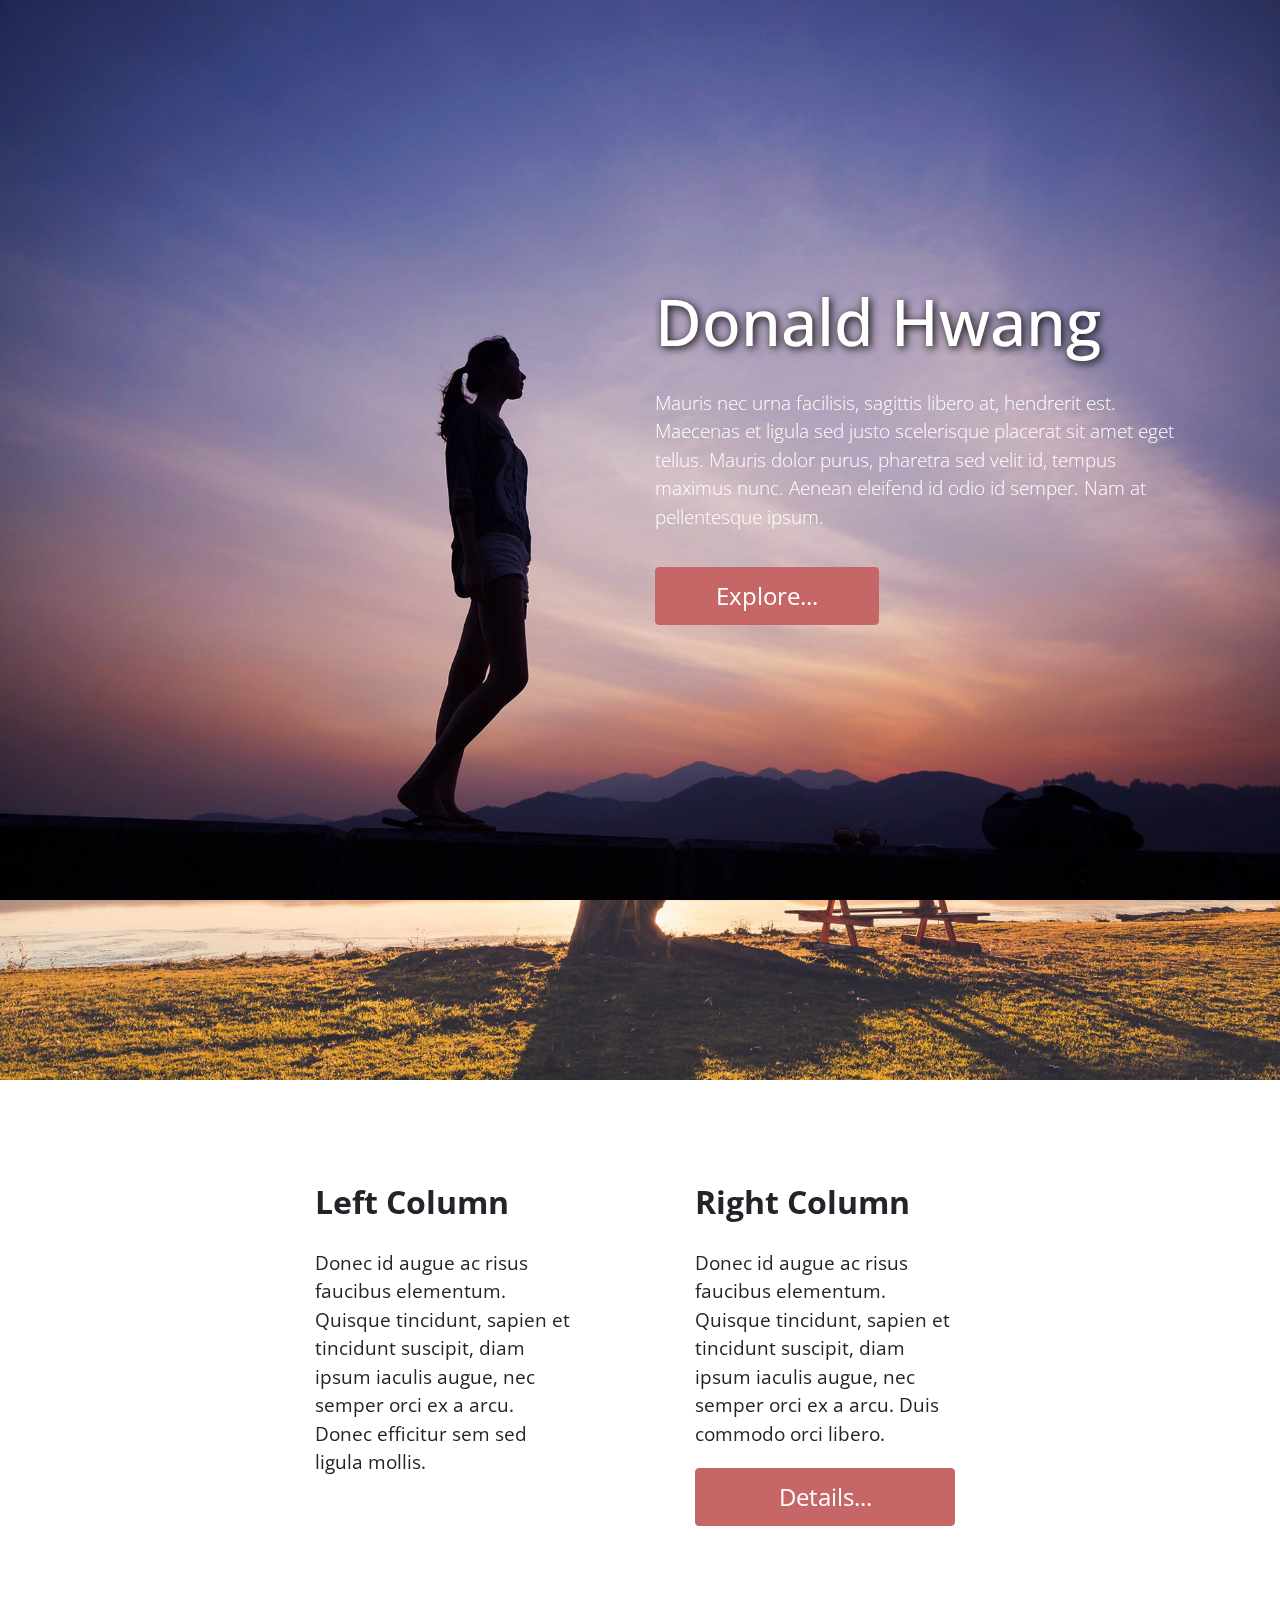
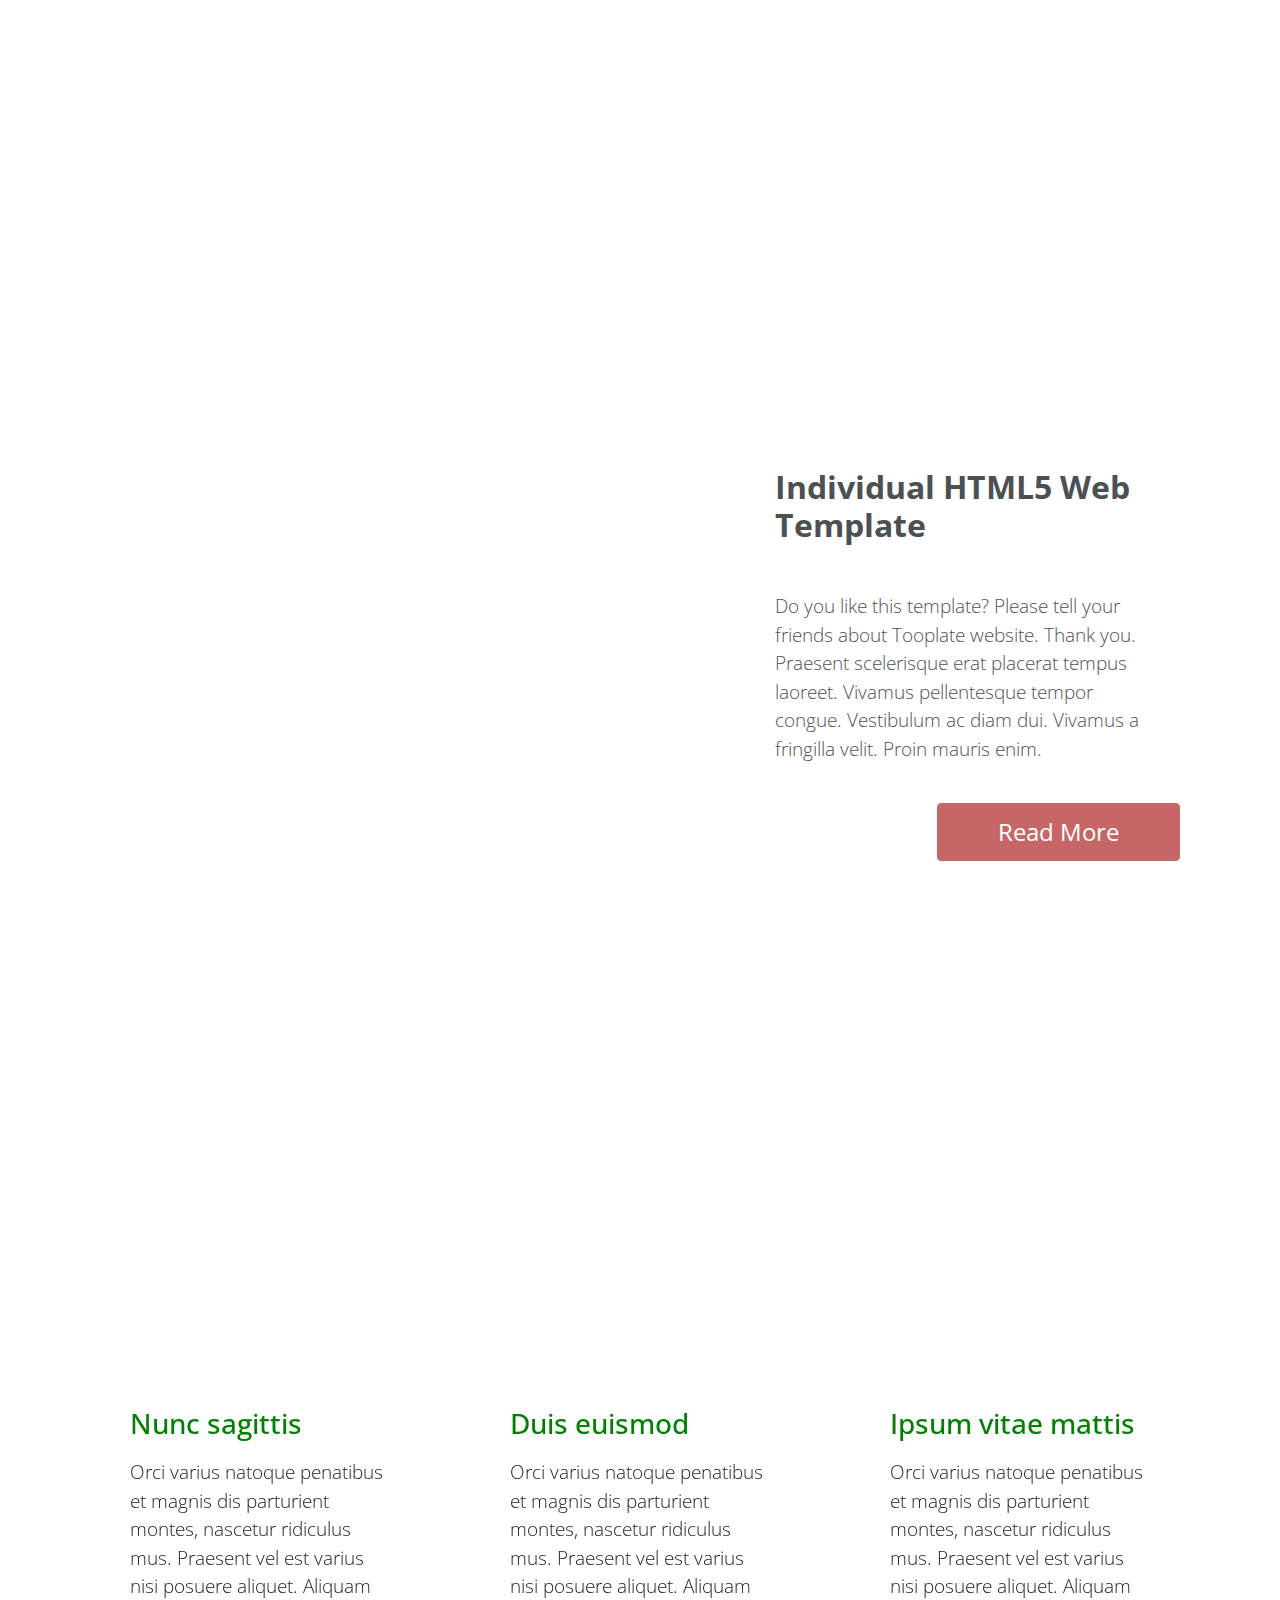
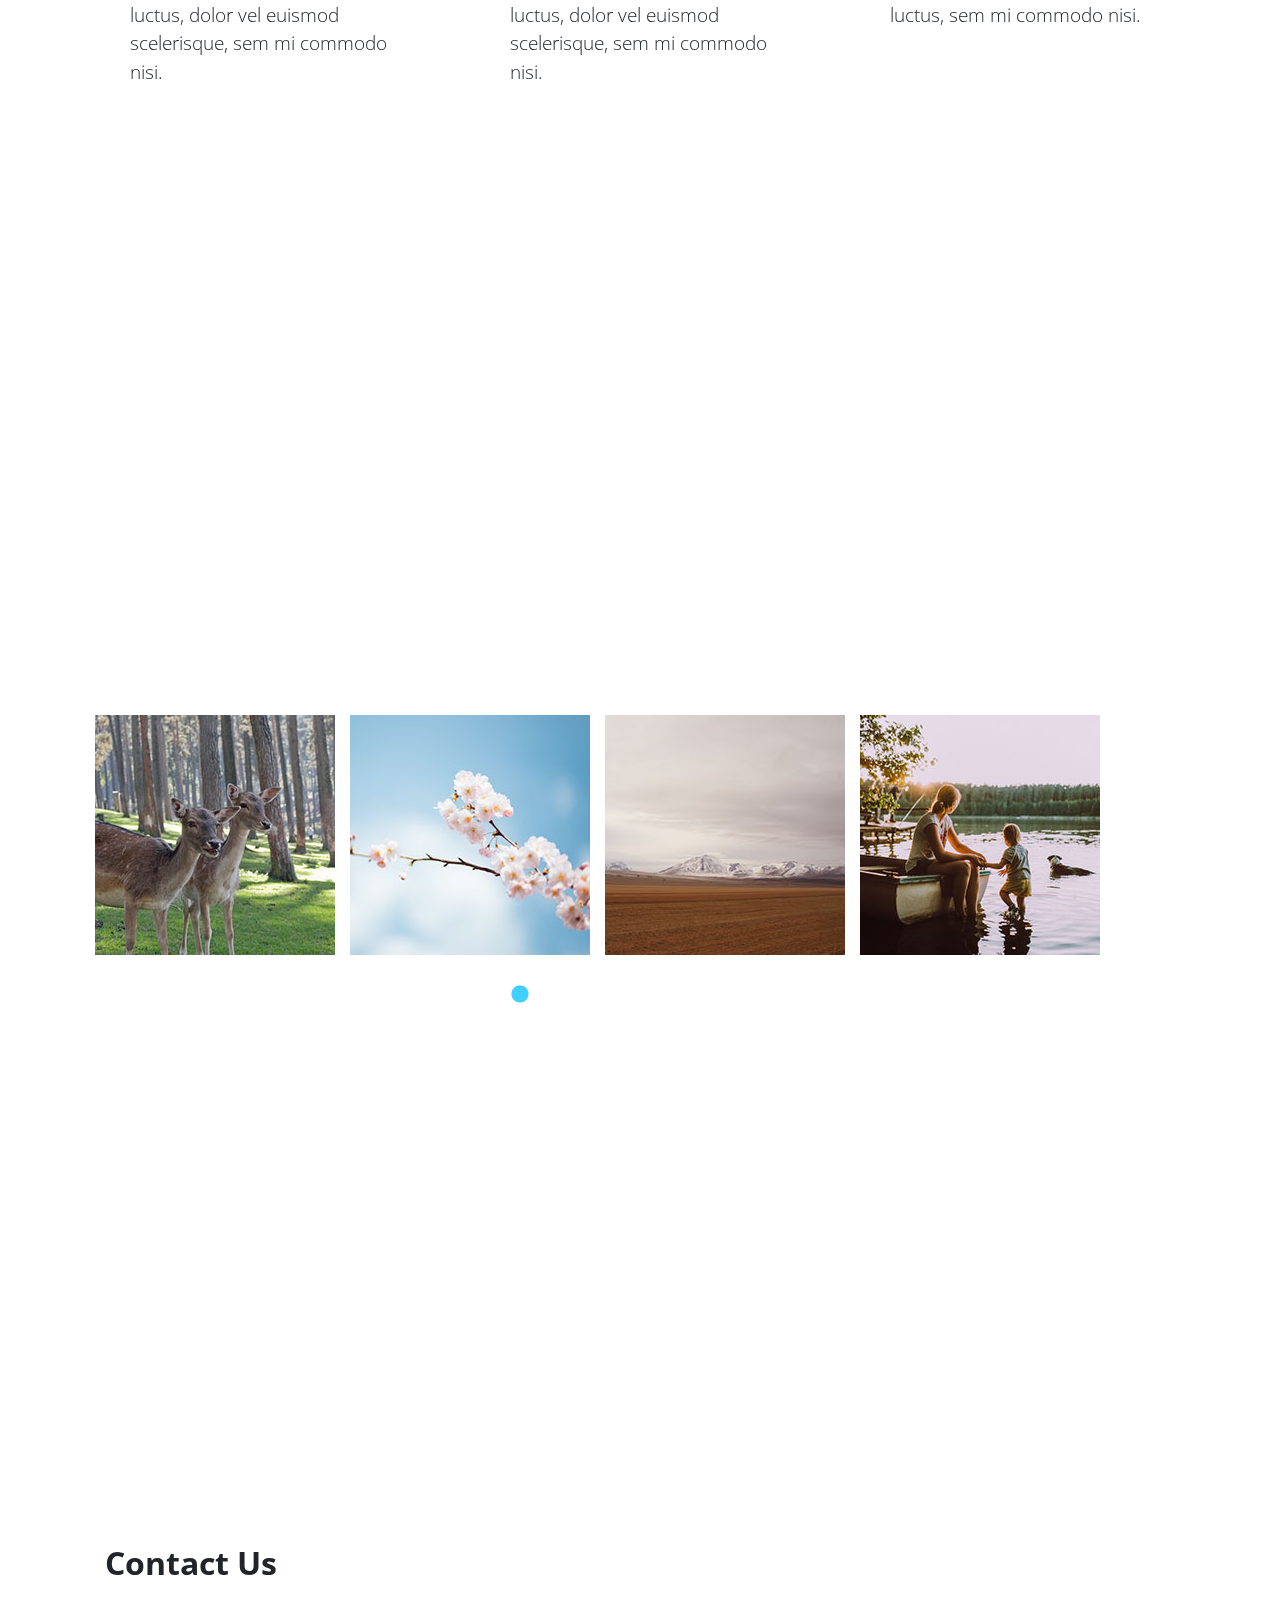
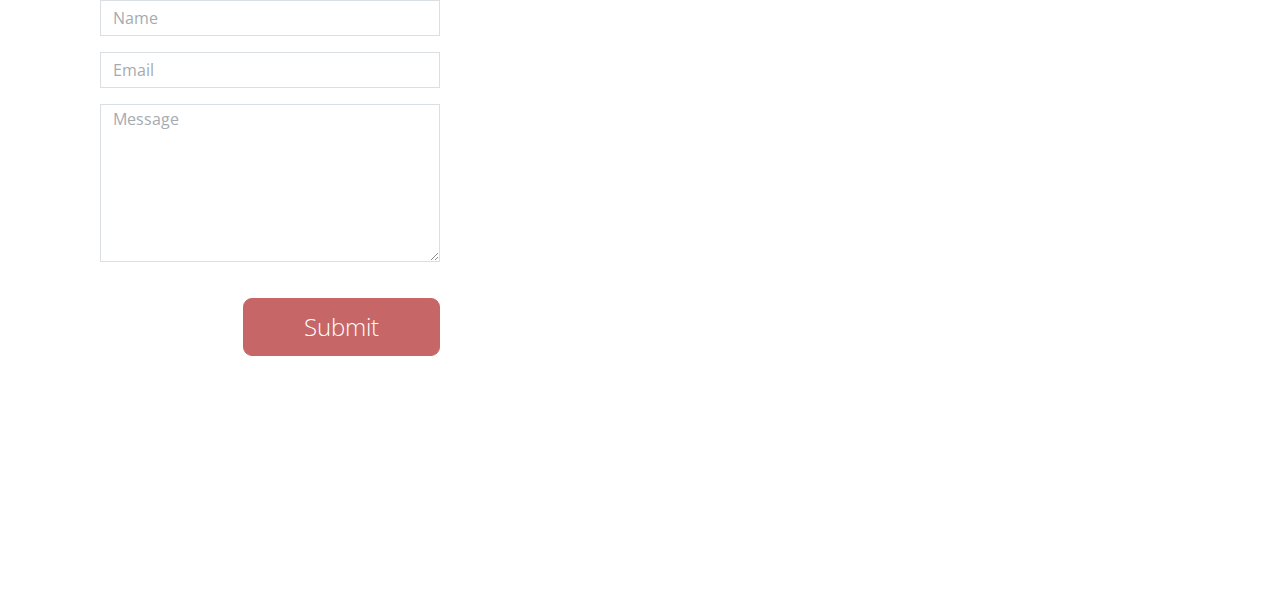
==== index.html @ 053aab56 "s" ====
<!DOCTYPE html>
<html>
<head>
  <meta charset="utf-8">
  <meta http-equiv="X-UA-Compatible" content="IE=edge">
  <meta name="viewport" content="width=device-width, initial-scale=1">

  <title>Donald Hwang</title>

  <link rel="stylesheet" href="https://fonts.googleapis.com/css?family=Open+Sans:300,400">  <!-- Google web font "Open Sans" -->
  <link rel="stylesheet" href="font-awesome-4.5.0/css/font-awesome.min.css">                <!-- Font Awesome -->
  <link rel="stylesheet" href="css/bootstrap.min.css">
  <link rel="stylesheet" type="text/css" href="slick/slick.css"/>
  <link rel="stylesheet" type="text/css" href="slick/slick-theme.css"/>
  <link rel="stylesheet" href="css/tooplate-style.css"><!-- tooplate style -->
  <!-- Magnific Popup core CSS file -->
  <link rel="stylesheet" href="css/magnific-popup.css">


  <!-- HTML5 shim and Respond.js for IE8 support of HTML5 elements and media queries -->
  <!-- WARNING: Respond.js doesn't work if you view the page via file:// -->
        <!--[if lt IE 9]>
          <script src="https://oss.maxcdn.com/html5shiv/3.7.2/html5shiv.min.js"></script>
          <script src="https://oss.maxcdn.com/respond/1.4.2/respond.min.js"></script>
        <![endif]-->
      </head>

      <body>
        <div class="parallax-window" data-parallax="scroll" data-image-src="img/bg-img-01.jpg">
          <section class="container tm-page-1-content">
            <div class="row">
              <div class="col-md-6 ml-auto tm-text-white">
                <header><h1>Donald Hwang</h1></header>
                <p>Mauris nec urna facilisis, sagittis libero at, hendrerit est. Maecenas et ligula sed justo scelerisque placerat sit amet eget tellus. Mauris dolor purus, pharetra sed velit id, tempus maximus nunc. Aenean eleifend id odio id semper. Nam at pellentesque ipsum.</p>
                
                  <a href="#tm-section-2" class="btn btn-danger">Explore...</a>
              </div>
            </div>

          </section>
        </div>


        <div id="tm-section-2" class="parallax-window" data-parallax="scroll" data-image-src="img/bg-img-02.jpg">
          <section class="container tm-page-1-content tm-page-2">
            <div class="row">
              <article class="col-md-6 tm-article tm-bg-white-transparent">
                <header><h2 >Left Column</h2></header>
                <b>Donec id augue ac risus faucibus elementum. Quisque tincidunt, sapien et tincidunt suscipit, diam ipsum iaculis augue, nec semper orci ex a arcu. Donec efficitur sem sed ligula mollis.</b>
              </article>

              <article class="col-md-6 tm-article tm-bg-white-transparent">
                <header><h2>Right Column</h2></header>
                <b>Donec id augue ac risus faucibus elementum. Quisque tincidunt, sapien et tincidunt suscipit, diam ipsum iaculis augue, nec semper orci ex a arcu. Duis commodo orci libero.</b>
                
                  <a href="#tm-section-3" class="btn btn-danger ml-auto mr-0 tm-btn-block">Details...</a>
              </article>
            </div>
          </section>
        </div>
        <div id="tm-section-3" class="parallax-window" data-parallax="scroll" data-image-src="img/bg-img-03.jpg">
          <section class="container tm-page-1-content">
            <div class="row1">
              <div class="col-xl-6 col-md-8 ml-auto">
                <article class="tm-bg-white-transparent-page3">
                  <header><h5 class="tm-bg-white">Individual HTML5 Web Template</h5></header>
                  <p class="tm-bg-white2">Do you like this template? Please tell your friends about Tooplate website. Thank you. Praesent scelerisque erat placerat tempus laoreet. Vivamus pellentesque tempor congue. Vestibulum ac diam dui. Vivamus a fringilla velit. Proin mauris enim.</p>
                    <a href="#tm-section-4" class="btn btn-danger tm-btn-right">Read More</a>
                </article>
              </div>
            </div>
          </section>
        </div>
        <div id="tm-section-4" class="parallax-window" data-parallax="scroll" data-image-src="img/bg-img-04.jpg">

          <div class="row tm-page-4-content">
            <article  class="col-xs-6 col-md-4 tm-bg-white-transparent">
              <header><h3>Nunc sagittis</h3></header>
              <p>Orci varius natoque penatibus et  magnis dis parturient montes, nascetur ridiculus mus. Praesent vel est varius nisi posuere aliquet. Aliquam luctus, dolor vel euismod scelerisque, sem mi commodo nisi.</p>
            </article>
            <article class="col-xs-6 col-md-4 tm-bg-white-transparent">
              <header><h3>Duis euismod</h3></header>
              <p>Orci varius natoque penatibus et  magnis dis parturient montes, nascetur ridiculus mus. Praesent vel est varius nisi posuere aliquet. Aliquam luctus, dolor vel euismod scelerisque, sem mi commodo nisi.</p>
            </article>
            <article class="col-xs-6 col-md-4 tm-bg-white-transparent">
              <header><h3>Ipsum vitae mattis</h3></header>
              <p>Orci varius natoque penatibus et  magnis dis parturient montes, nascetur ridiculus mus. Praesent vel est varius nisi posuere aliquet. Aliquam luctus, sem mi commodo nisi.</p>
            </article>
          </div>
        </div>
        <div class="parallax-window" data-parallax="scroll" data-image-src="img/bg-img-05.jpg">
          <div class="container">
            <div class="row">
              <div class="tm-img-container">
                <div class="tm-img-slider">
 
                    <a class="image-link" href="img/gallery-img-01.jpg"><img src="img/gallery-img-01-tn.jpg" alt="Image" class="tm-slider-img"></a>
                    <a class="image-link" href="img/gallery-img-02.jpg"><img src="img/gallery-img-02-tn.jpg" alt="Image" class="tm-slider-img"></a>
                    <a class="image-link" href="img/gallery-img-03.jpg"><img src="img/gallery-img-03-tn.jpg" alt="Image" class="tm-slider-img"></a>  
                    <a class="image-link" href="img/gallery-img-04.jpg"><img src="img/gallery-img-04-tn.jpg" alt="Image" class="tm-slider-img"></a>
                    <a class="image-link" href="img/gallery-img-05.jpg"><img src="img/gallery-img-05-tn.jpg" alt="Image" class="tm-slider-img"></a>
                    <a class="image-link" href="img/gallery-img-06.jpg"><img src="img/gallery-img-06-tn.jpg" alt="Image" class="tm-slider-img"></a>
                      
                </div>
              </div>
            </div>
          </div>
        </div>
        <div class="tlinks">Collect from <a href="http://www.cssmoban.com/" >网页模板</a></div>

        <div class="parallax-window tm-position-relative tm-form-section" data-parallax="scroll" data-image-src="img/bg-img-06.jpg">
          <div class="container ">
            <div class="row1 ">
              <div class="col-xs-12">
                <header><h5>Contact Us</h5></header>
              </div>
            </div>
            <div class="row tm-page-5-content">
              <div class="col-lg-4 col-md-6 col-xs-12">
                <div class="contact_message">                  
                  <form action="#contact" method="post" class="contact-form">
                    <div class="form-group">
                      <input type="text" id="contact_name" name="contact_name" class="form-control" placeholder="Name"  required/>
                    </div>
                    <div class="form-group">
                      <input type="email" id="contact_email" name="contact_email" class="form-control" placeholder="Email"  required/>
                    </div>
                    <div class="form-group">
                      <textarea id="contact_message" name="contact_message" class="form-control" rows="9" placeholder="Message" required></textarea>
                    </div>
                    <button type="submit" class="btn btn-danger tm-btn-submit">Submit</button>
                  </form>
                </div>
              </div>
              <div class="col-lg-8 col-md-6 col-xs-12">
                <div class="tm-address-box">
                  <p>Integer pretium volutpat tempor. Maecenas condimentum tincidunt leo. Paesent scelerisque erat placerat tempus laoreet. Vivamus pellentesque tempor congue. Vestibulum ac diam dui. Vivamus a fringilla velit.
                  </p>
                  <br>
                  <address>
                    <b>Our Address</b><br>
                    <br>
                    440-660 Proin mauris enim,<br>
                    dignissim sit amet ligula id,<br>
                    finibus tempus erat 10200
                  </address>
                </div>
              </div>
            </div>

           
            </div>
            
          </div>


          <!-- load JS files -->
          <script src="js/jquery-1.11.3.min.js"></script>        <!-- jQuery (https://jquery.com/download/) -->
          <script src="js/parallax.min.js"></script>
     
          <script type="text/javascript" src="slick/slick.min.js"></script> 
          <!-- Slick Carousel -->

          <!-- Magnific Popup core JS file -->
          <script src="js/jquery.magnific-popup.min.js"></script>
          

          <script>

            function setCarousel() {

              var slider = $('.tm-img-slider');

              if (slider.hasClass('slick-initialized')) {
                slider.slick('destroy');
              }

              if($(window).width() > 991){
                  // Slick carousel
                  slider.slick({
                    dots: true,
                    infinite: true,
                    slidesToShow: 4,
                    slidesToScroll: 1
                  });
                }
                else {
                 slider.slick({
                  dots: true,
                  infinite: true,
                  slidesToShow: 2,
                  slidesToScroll: 1
                });
               }
             }

             $(document).ready(function(){

              setCarousel();
              $('.tm-img-slider').magnificPopup({
                delegate: 'a', // child items selector, by clicking on it popup will open
                type: 'image'
                // other options

              });

              $(window).resize(function() {
                setCarousel();
              });
            });

          </script>
        </body>
        </html>
---- css/tooplate-style.css ----
body {
	font-family: 'Open Sans', Helvetica, Arial, sans-serif;
	font-size: 19px;
	font-weight: 300;
	overflow-x: hidden;
}

a, button {
	transition: all 0.3s ease;
	color: #FFFFFF;
}

a:hover {
	color: #FFFF00;
	text-decoration: underline;
}
a:focus {
	text-decoration: none;
	outline: none;
}
.parallax-window {
	min-height: 100vh;
	background: transparent;
	display: flex;
	align-items: center;
}

.tm-text-white { color: #fff; }

.tm-page-1-content { 
	padding-top: 1vh;
	align-items: center;
}

.tm-page-2{
	max-width: 800px;
}

.tm-page-4-content { 
	padding-top: 1vh;	
}

.tm-page-5-content { 
	padding-top: 1vh;	
}

.tm-bg-white {
	padding: 20px;
	background-color: white;
	opacity: 0.8;
	width: 100%;
}

.tm-bg-white2 {
		padding: 20px;
		background-color: white;
		opacity: 0.8;
		width: 100%;
		margin: 0px;
}

h1 {
	font-size: 4rem;
	text-shadow: 2px 2px 8px #000000;
	padding-bottom: 20px;
}

h2 {
	padding-bottom: 20px;
	font-weight: bold;
}

h3 {
	color: green;
	padding-bottom: 10px;
}

h5 {
	padding-left: 20px;
	font-size: 2rem;
	font-weight: bold;

}

.tm-bg-white-transparent {
	margin: 5px;
	padding: 40px;
	background-color: #ffffffc4;
	max-width: 340px;
	width: 100%;
	margin: 20px;
}

.tm-bg-white-transparent-page3 {
	margin-left: 100px;
	
}

.tm-page-5-content {
	float: right;	
}

.container {
	float: right;
	width: 100%;
	padding-right: 15px;
	padding-left: 15px;
	margin-right: auto;
	margin-left: auto;
}

.tm-btn-block {
	display: block;
}

.tm-btn-right {
	float:right;
}

.tm-address-box {
	color: white;
	padding-left: 40px;
}

.tm-bg-white-transparent-left {
	float: right;
	background-color: white;
	opacity: 0.8;

}
.tm-bg-white-transparent-center {
	display: inline-block;
	background-color: white;
	opacity: 0.8;
}
.tm-bg-white-transparent-right {
	float: left;
	background-color: white;
	opacity: 0.8;
}

.tm-img-container {
	width: 96%;
	max-width: 1020px;
}
.tlinks{text-indent:-9999px;height:0;line-height:0;font-size:0;overflow:hidden;}
.tm-slider-img {
	padding-left: 10px;
	padding-right: 10px;
}

.slick-dots li button:before {
	font-size: 20px;
	color: white;
	opacity: 1;
}

.slick-dots {
	position: absolute;
	bottom: -50px;
	display: block;
	width: 100%;
	padding: 0;
	list-style: none;
	text-align: center;
}

.slick-dots li.slick-active button:before {
	opacity: .75;
	color: deepskyblue;
}

.tm-btn-submit {
	font-size: 1.5rem;
    font-weight: 300;
    padding: 10px 60px;
    border-radius: 9px;
    float: right;
}

.form-control {

	padding: .375rem .75rem;
	font-size: 1rem;
	line-height: 1;
	color: #495057;
	opacity: 0.75;
	background-color: #fff;
	background-image: none;
	background-clip: padding-box;
	border: 1px solid #ced4da;
	border-radius: 0rem;
	transition: border-color ease-in-out .15s,box-shadow ease-in-out .15s;
}

.tm-position-relative {
	position: relative;
}

.footer {
	padding: 15px; 
	position: absolute;
	bottom: 0;
	left: 0;
	color: white;
	text-align:center;
	width:100%;
}

.btn-danger {
	font-size: 1.5rem;
	margin-top: 20px;
	padding-left: 60px;
	padding-right: 60px;
	padding-top: 10px;
	padding-bottom: 10px;
	background-color: #C66666;
	border-color: #C66666;
}

.row {
	display: -ms-flexbox;
	display: flex;
	-ms-flex-wrap: wrap;
	flex-wrap: wrap;
	margin-right: auto;
	margin-left: auto;
}



@media screen and (max-width: 991px) {
	.tm-img-container {
		max-width: 490px;
		width: 90%;
	}
	.tm-slider-img {
		padding-left: 5px;
		padding-right: 5px;
	}

	.tm-address-box { padding-left: 10px; }
}

@media screen and (max-width: 767px) {
	.tm-address-box {
		padding-left: 0;
		padding-top: 40px;
	}
	.tm-form-section {
		padding-top: 80px;
    	padding-bottom: 100px;
	}
}

@media screen and (max-width: 540px) {
	.tm-address-box {
		margin-bottom: 50px;
	}
	.tm-page-4-content { 
		margin-bottom: 50px;
	}
}
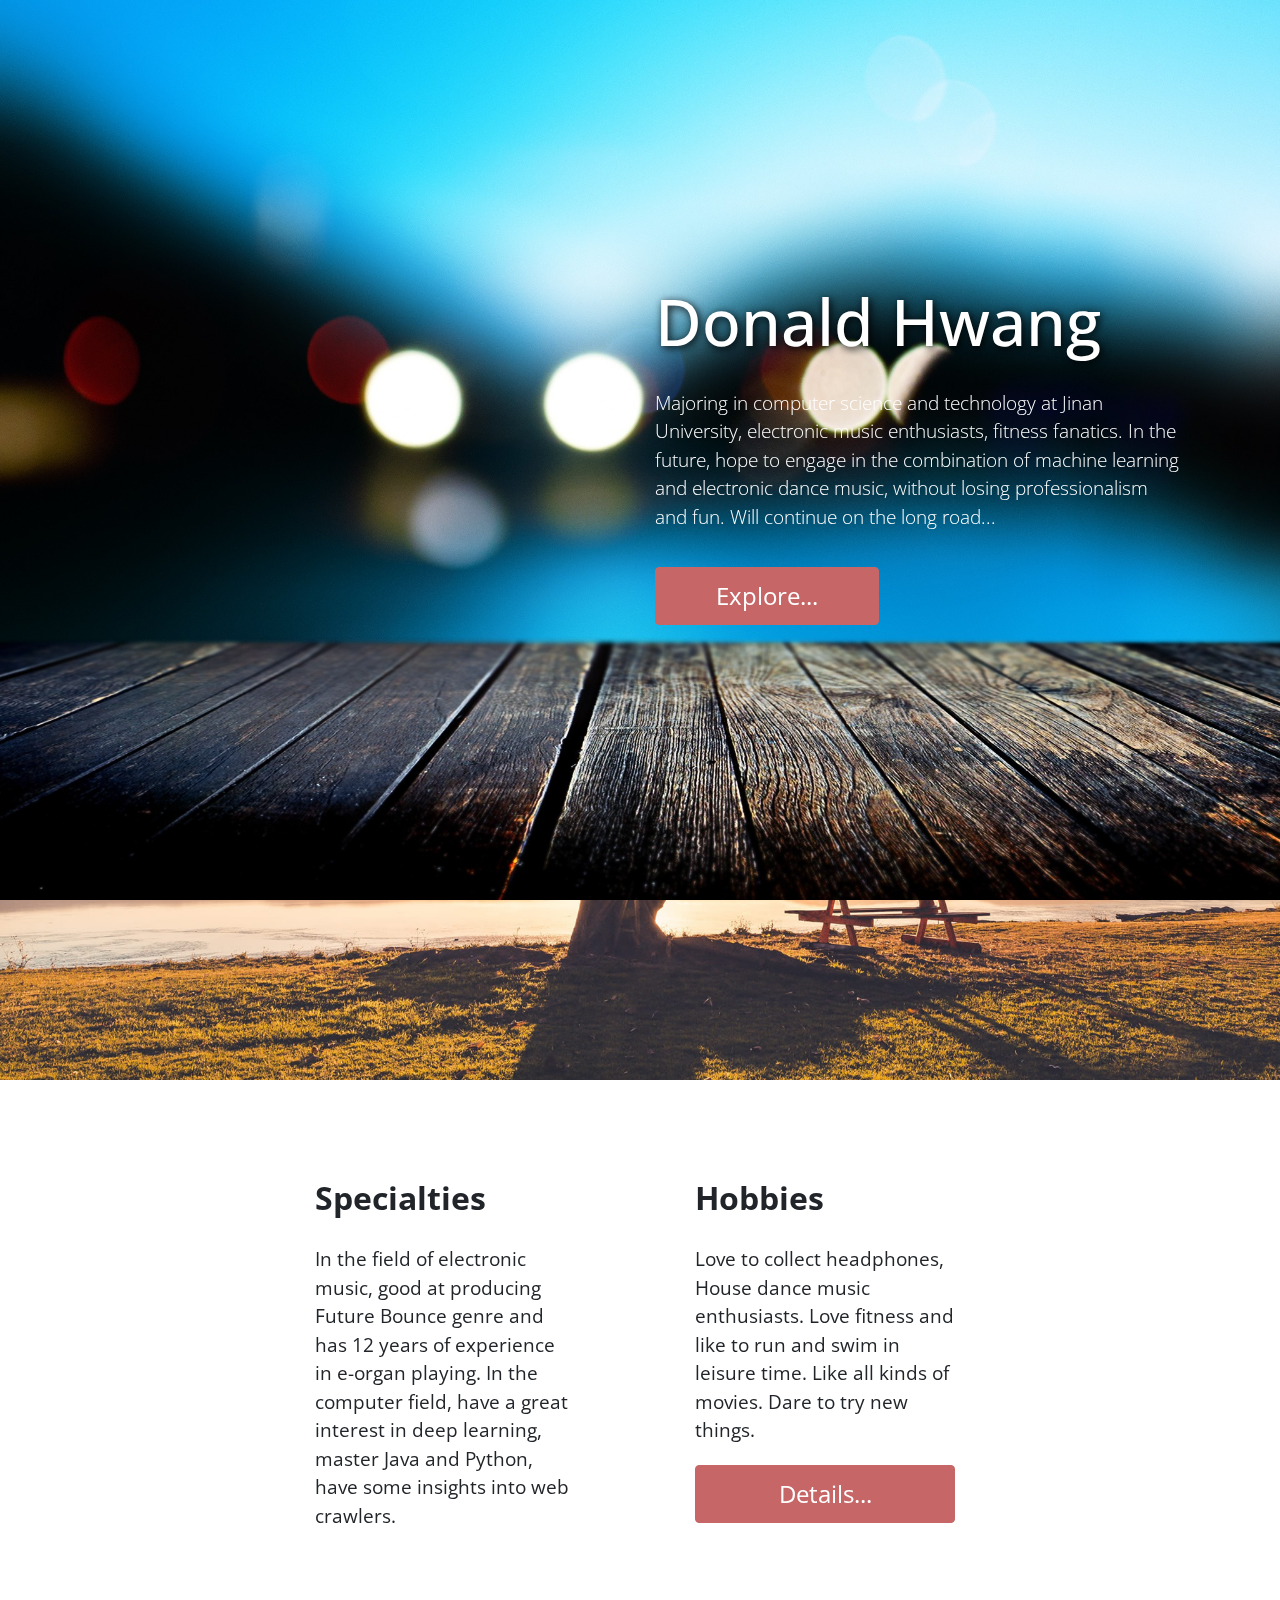
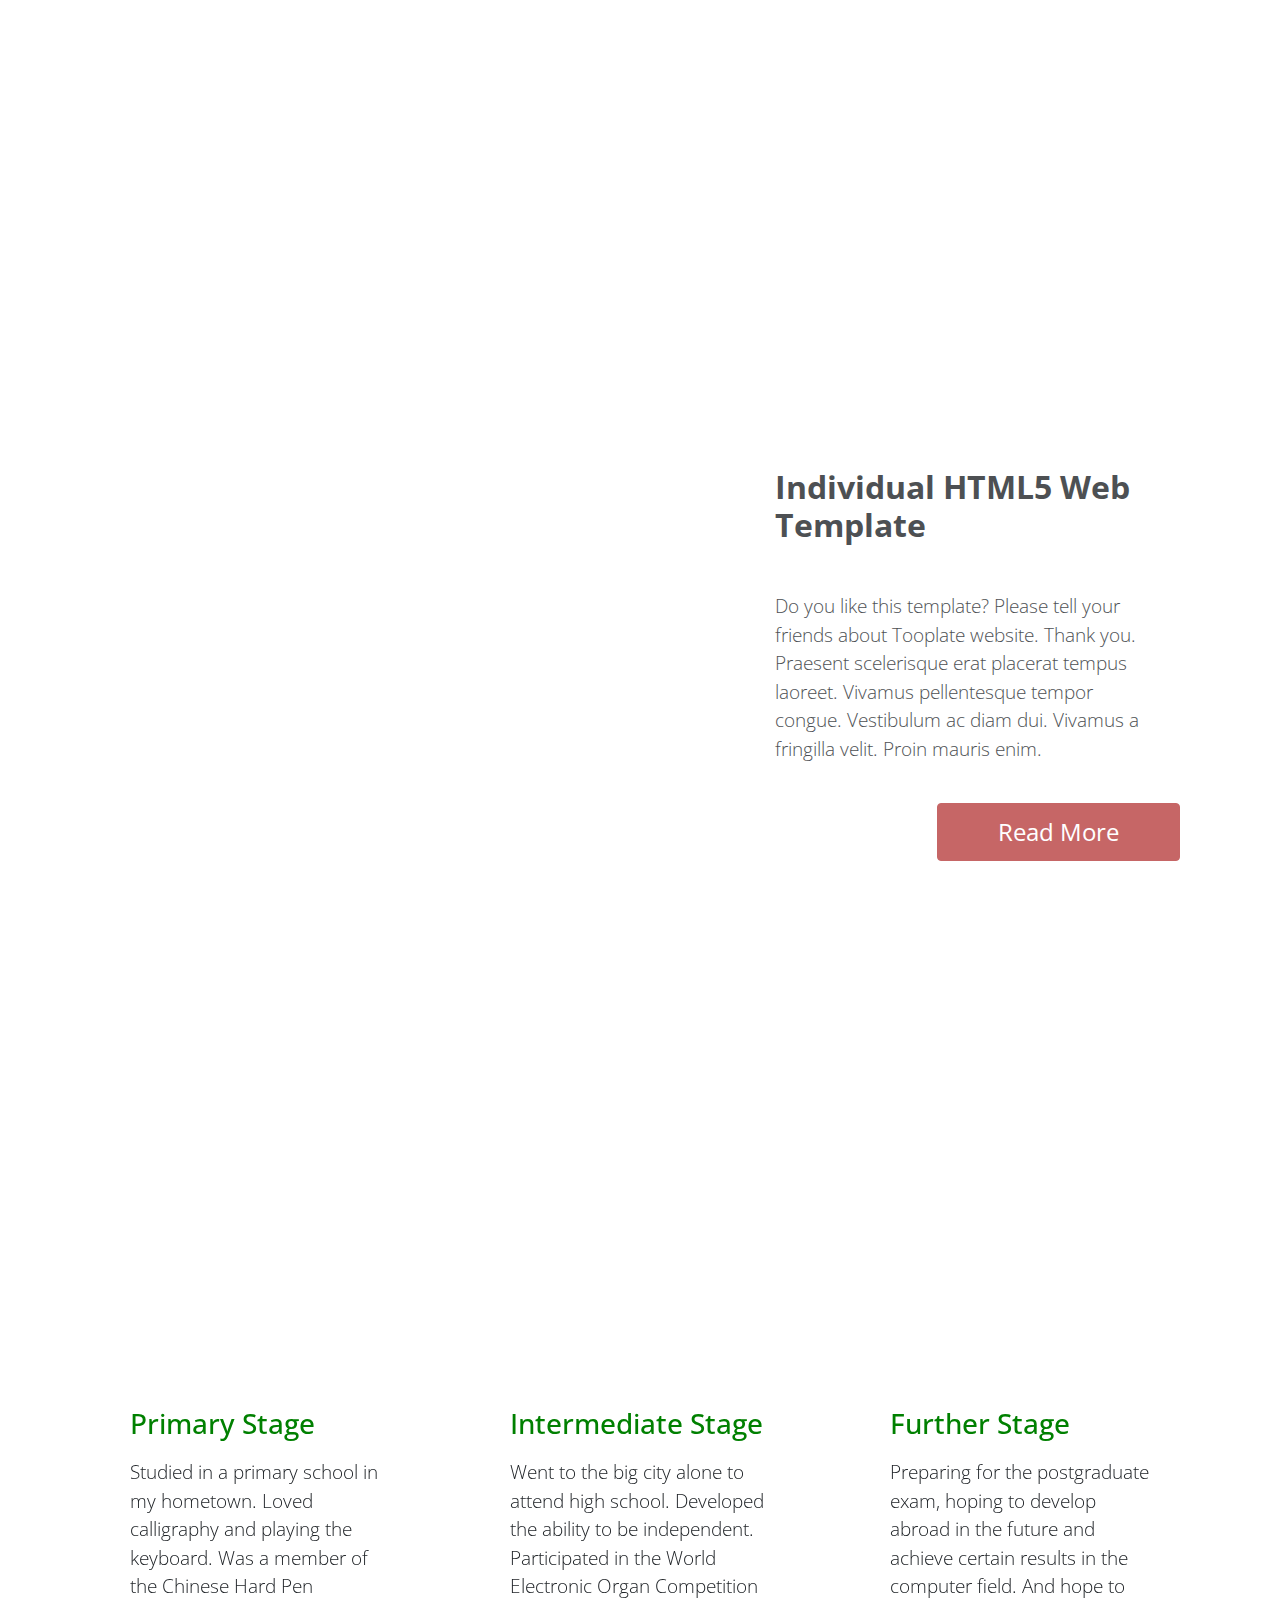
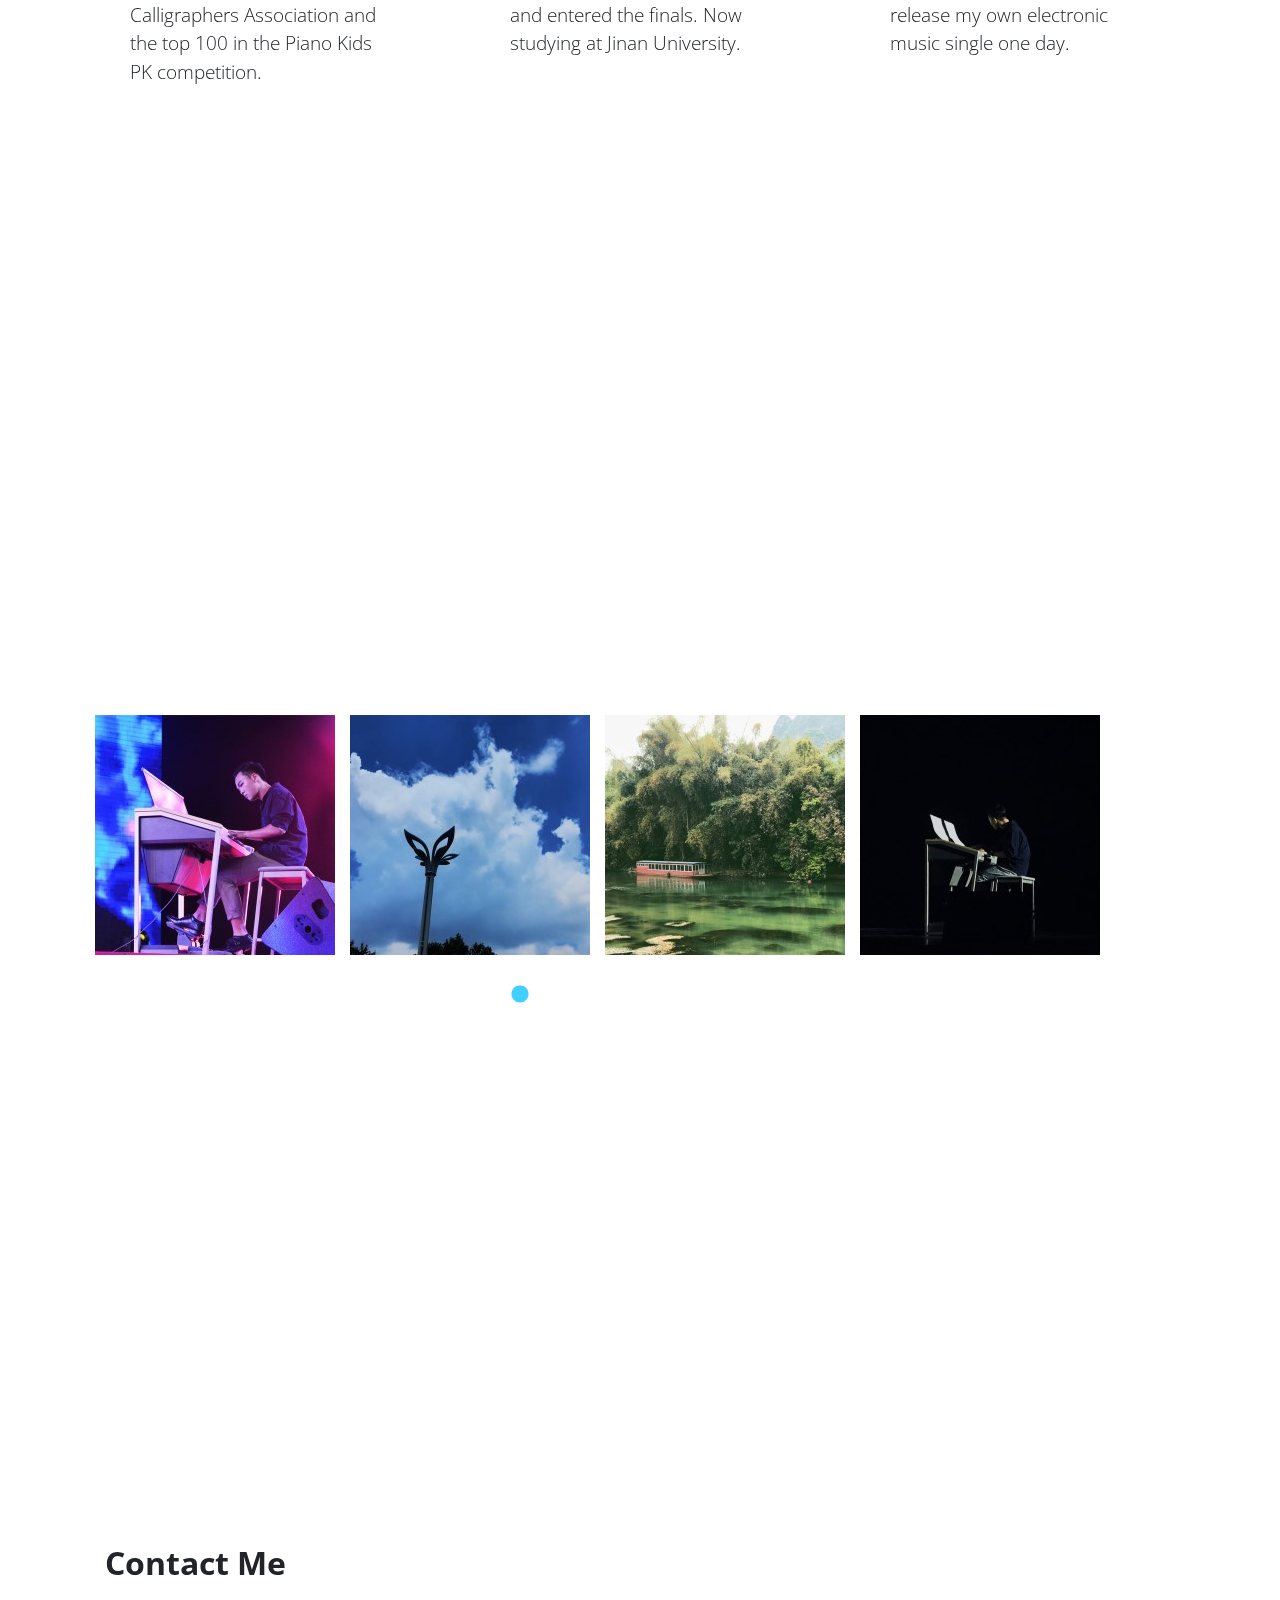
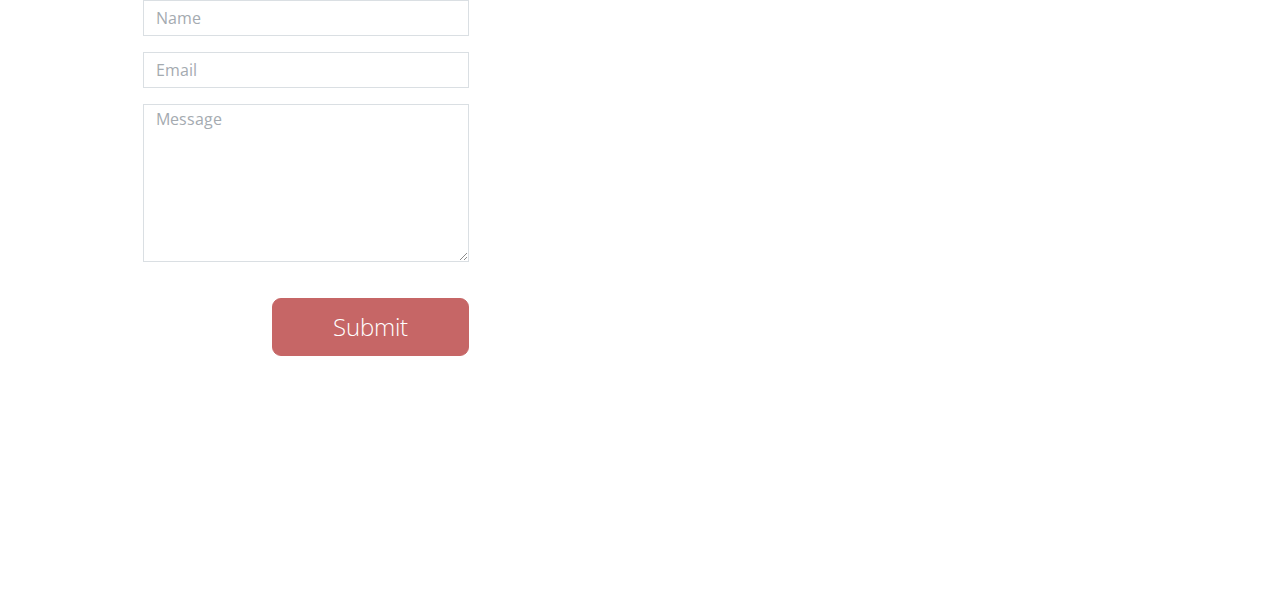
==== commit 42b4d954: "second change" ====
--- a/index.html
+++ b/index.html
@@ -26,12 +26,12 @@
       </head>
 
       <body>
-        <div class="parallax-window" data-parallax="scroll" data-image-src="img/bg-img-01.jpg">
+        <div class="parallax-window" data-parallax="scroll" data-image-src="img/picture1.jpg">
           <section class="container tm-page-1-content">
             <div class="row">
               <div class="col-md-6 ml-auto tm-text-white">
                 <header><h1>Donald Hwang</h1></header>
-                <p>Mauris nec urna facilisis, sagittis libero at, hendrerit est. Maecenas et ligula sed justo scelerisque placerat sit amet eget tellus. Mauris dolor purus, pharetra sed velit id, tempus maximus nunc. Aenean eleifend id odio id semper. Nam at pellentesque ipsum.</p>
+                <p>Majoring in computer science and technology at Jinan University, electronic music enthusiasts, fitness fanatics. In the future, hope to engage in the combination of machine learning and electronic dance music, without losing professionalism and fun. Will continue on the long road...</p>
                 
                   <a href="#tm-section-2" class="btn btn-danger">Explore...</a>
               </div>
@@ -45,13 +45,13 @@
           <section class="container tm-page-1-content tm-page-2">
             <div class="row">
               <article class="col-md-6 tm-article tm-bg-white-transparent">
-                <header><h2 >Left Column</h2></header>
-                <b>Donec id augue ac risus faucibus elementum. Quisque tincidunt, sapien et tincidunt suscipit, diam ipsum iaculis augue, nec semper orci ex a arcu. Donec efficitur sem sed ligula mollis.</b>
+                <header><h2 >Specialties</h2></header>
+                <b>In the field of electronic music, good at producing Future Bounce genre and has 12 years of experience in e-organ playing. In the computer field, have a great interest in deep learning, master Java and Python, have some insights into web crawlers. </b>
               </article>
 
               <article class="col-md-6 tm-article tm-bg-white-transparent">
-                <header><h2>Right Column</h2></header>
-                <b>Donec id augue ac risus faucibus elementum. Quisque tincidunt, sapien et tincidunt suscipit, diam ipsum iaculis augue, nec semper orci ex a arcu. Duis commodo orci libero.</b>
+                <header><h2>Hobbies</h2></header>
+                <b>Love to collect headphones, House dance music enthusiasts. Love fitness and like to run and swim in leisure time. Like all kinds of movies. Dare to try new things.</b>
                 
                   <a href="#tm-section-3" class="btn btn-danger ml-auto mr-0 tm-btn-block">Details...</a>
               </article>
@@ -75,16 +75,16 @@
 
           <div class="row tm-page-4-content">
             <article  class="col-xs-6 col-md-4 tm-bg-white-transparent">
-              <header><h3>Nunc sagittis</h3></header>
-              <p>Orci varius natoque penatibus et  magnis dis parturient montes, nascetur ridiculus mus. Praesent vel est varius nisi posuere aliquet. Aliquam luctus, dolor vel euismod scelerisque, sem mi commodo nisi.</p>
+              <header><h3>Primary Stage</h3></header>
+              <p>Studied in a primary school in my hometown. Loved calligraphy and playing the keyboard. Was a member of the Chinese Hard Pen Calligraphers Association and the top 100 in the Piano Kids PK competition.</p>
             </article>
             <article class="col-xs-6 col-md-4 tm-bg-white-transparent">
-              <header><h3>Duis euismod</h3></header>
-              <p>Orci varius natoque penatibus et  magnis dis parturient montes, nascetur ridiculus mus. Praesent vel est varius nisi posuere aliquet. Aliquam luctus, dolor vel euismod scelerisque, sem mi commodo nisi.</p>
+              <header><h3>Intermediate Stage</h3></header>
+              <p>Went to the big city alone to attend high school. Developed the ability to be independent. Participated in the World Electronic Organ Competition and entered the finals. Now studying at Jinan University.</p>
             </article>
             <article class="col-xs-6 col-md-4 tm-bg-white-transparent">
-              <header><h3>Ipsum vitae mattis</h3></header>
-              <p>Orci varius natoque penatibus et  magnis dis parturient montes, nascetur ridiculus mus. Praesent vel est varius nisi posuere aliquet. Aliquam luctus, sem mi commodo nisi.</p>
+              <header><h3>Further Stage</h3></header>
+              <p>Preparing for the postgraduate exam, hoping to develop abroad in the future and achieve certain results in the computer field. And hope to release my own electronic music single one day.</p>
             </article>
           </div>
         </div>
@@ -94,25 +94,25 @@
               <div class="tm-img-container">
                 <div class="tm-img-slider">
  
-                    <a class="image-link" href="img/gallery-img-01.jpg"><img src="img/gallery-img-01-tn.jpg" alt="Image" class="tm-slider-img"></a>
-                    <a class="image-link" href="img/gallery-img-02.jpg"><img src="img/gallery-img-02-tn.jpg" alt="Image" class="tm-slider-img"></a>
-                    <a class="image-link" href="img/gallery-img-03.jpg"><img src="img/gallery-img-03-tn.jpg" alt="Image" class="tm-slider-img"></a>  
-                    <a class="image-link" href="img/gallery-img-04.jpg"><img src="img/gallery-img-04-tn.jpg" alt="Image" class="tm-slider-img"></a>
-                    <a class="image-link" href="img/gallery-img-05.jpg"><img src="img/gallery-img-05-tn.jpg" alt="Image" class="tm-slider-img"></a>
-                    <a class="image-link" href="img/gallery-img-06.jpg"><img src="img/gallery-img-06-tn.jpg" alt="Image" class="tm-slider-img"></a>
+                    <a class="image-link" href="img/electone1.jpg"><img src="img/electone1_min.jpg" alt="Image" class="tm-slider-img"></a>
+                    <a class="image-link" href="img/yunnan.jpg"><img src="img/yunnan_min.jpg" alt="Image" class="tm-slider-img"></a>
+                    <a class="image-link" href="img/guilin.jpg"><img src="img/guilin_min.jpg" alt="Image" class="tm-slider-img"></a>  
+                    <a class="image-link" href="img/electone2.jpg"><img src="img/electone2_min.jpg" alt="Image" class="tm-slider-img"></a>
+                    <a class="image-link" href="img/myself.jpg"><img src="img/myself_min.jpg" alt="Image" class="tm-slider-img"></a>
+                    <a class="image-link" href="img/lake.jpg"><img src="img/lake_min.jpg" alt="Image" class="tm-slider-img"></a>
                       
                 </div>
               </div>
             </div>
           </div>
         </div>
-        <div class="tlinks">Collect from <a href="http://www.cssmoban.com/" >网页模板</a></div>
+
 
         <div class="parallax-window tm-position-relative tm-form-section" data-parallax="scroll" data-image-src="img/bg-img-06.jpg">
           <div class="container ">
             <div class="row1 ">
               <div class="col-xs-12">
-                <header><h5>Contact Us</h5></header>
+                <header><h5>Contact Me</h5></header>
               </div>
             </div>
             <div class="row tm-page-5-content">
@@ -134,15 +134,16 @@
               </div>
               <div class="col-lg-8 col-md-6 col-xs-12">
                 <div class="tm-address-box">
-                  <p>Integer pretium volutpat tempor. Maecenas condimentum tincidunt leo. Paesent scelerisque erat placerat tempus laoreet. Vivamus pellentesque tempor congue. Vestibulum ac diam dui. Vivamus a fringilla velit.
+                  <p>
+					Hope that in the future, I will continue to enrich my journey and create my own miracles.
                   </p>
                   <br>
                   <address>
-                    <b>Our Address</b><br>
+                    <b>My Address</b><br>
                     <br>
-                    440-660 Proin mauris enim,<br>
-                    dignissim sit amet ligula id,<br>
-                    finibus tempus erat 10200
+                    Jinan University Panyu Campus,<br>
+                    Panyu Xingye Avenue 855, Guangzhou,<br>
+					Guangdong, China
                   </address>
                 </div>
               </div>
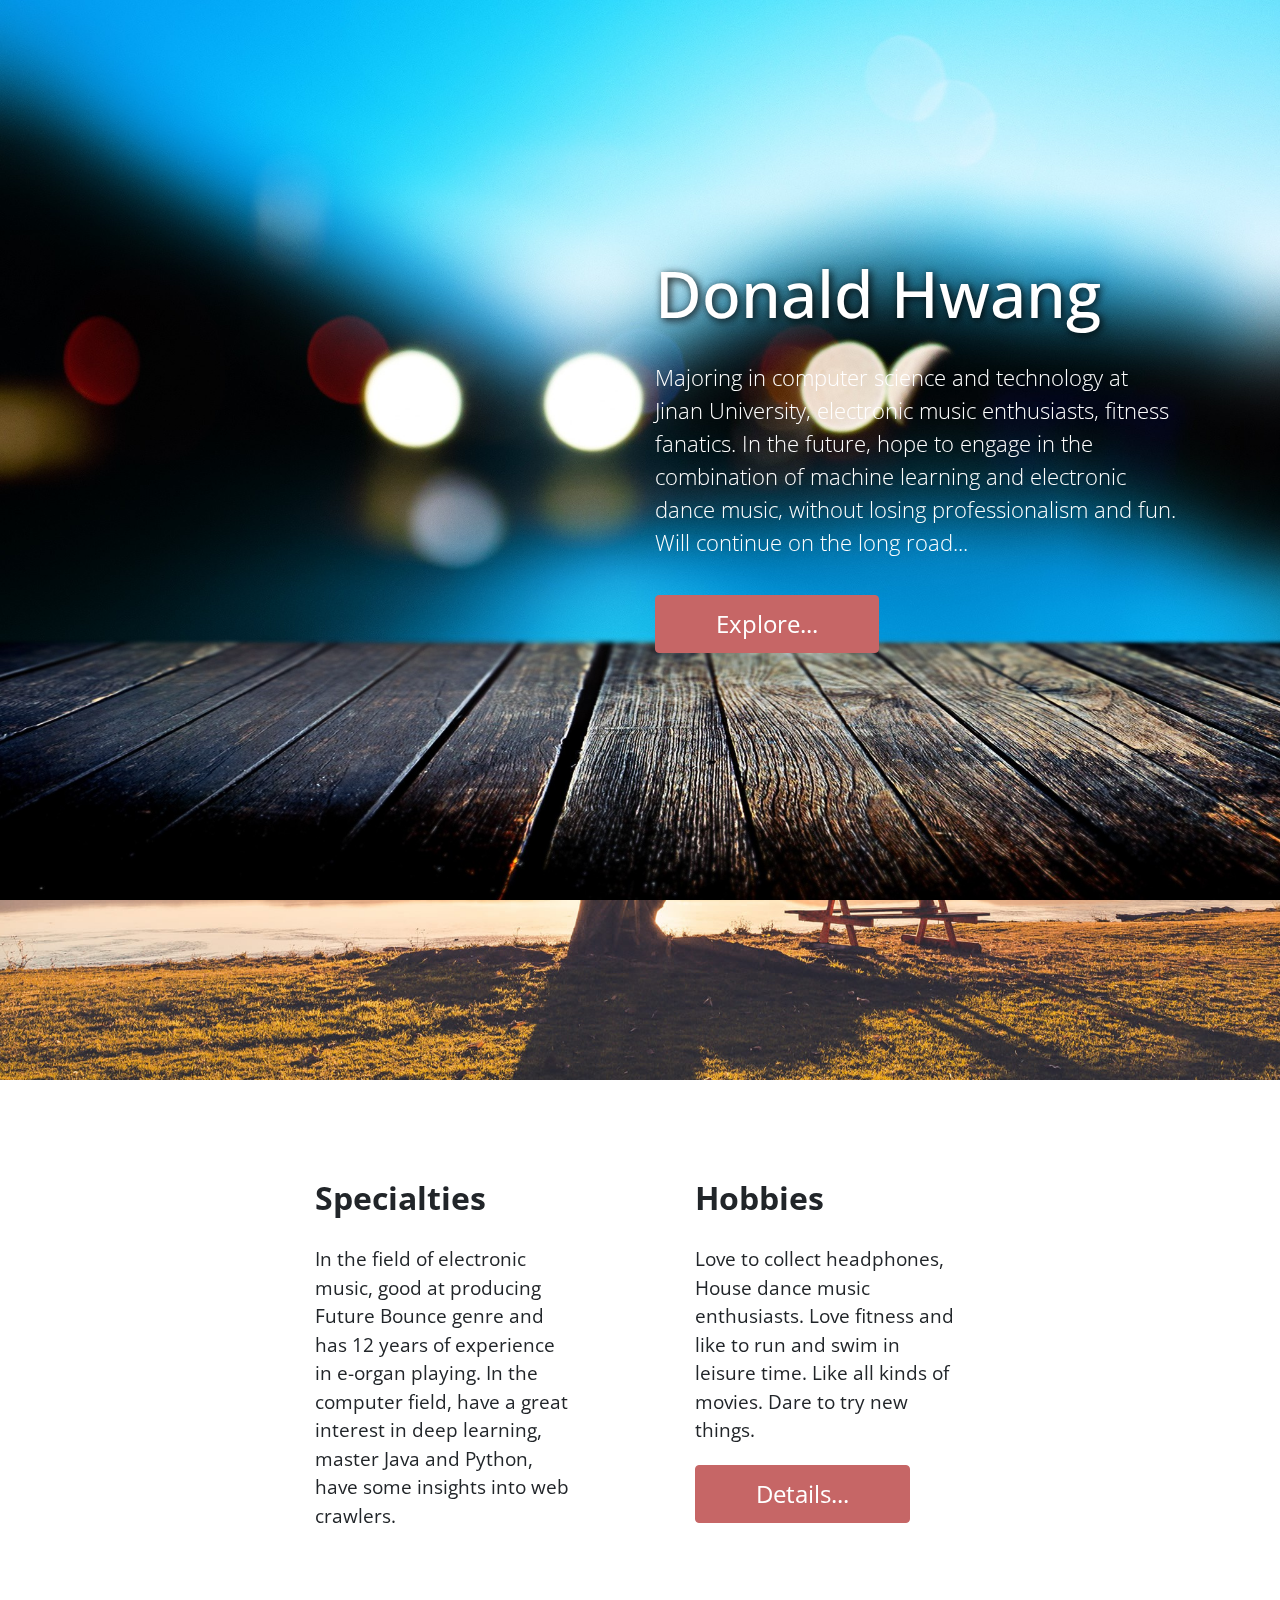
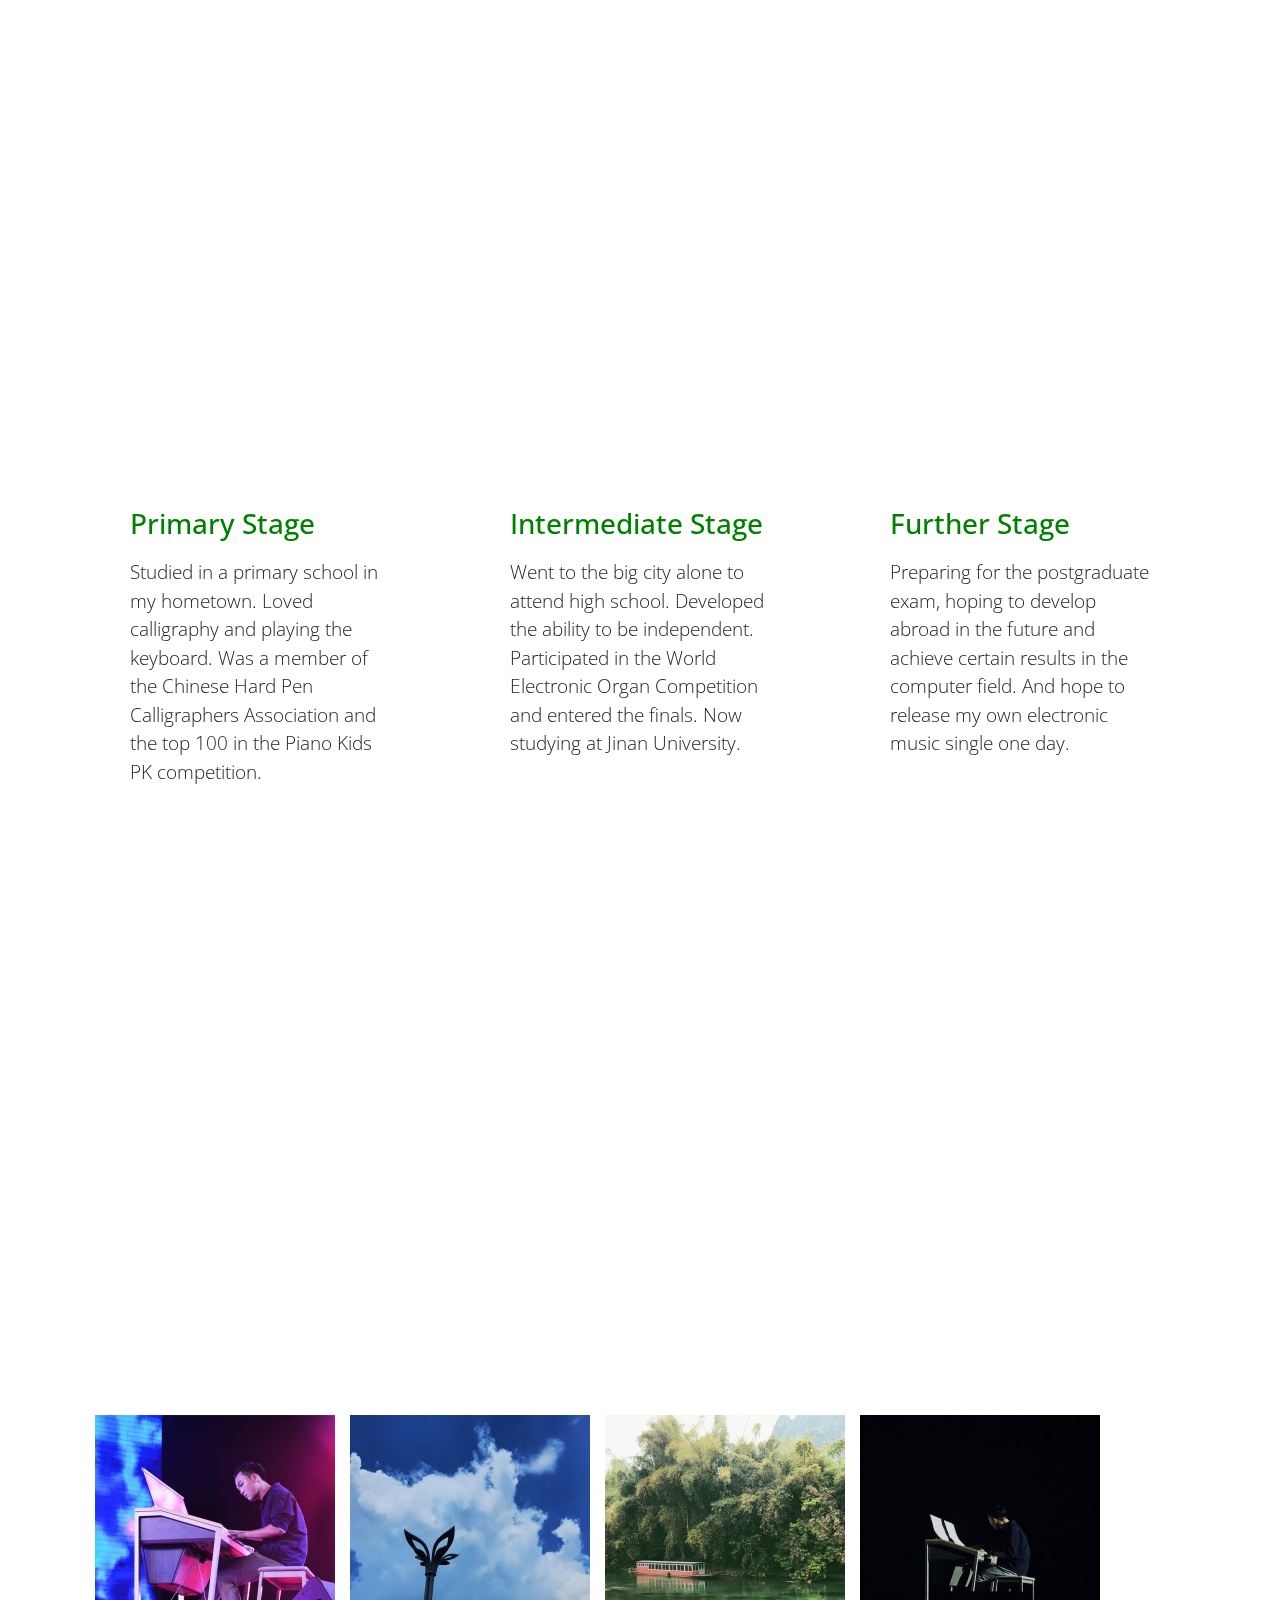
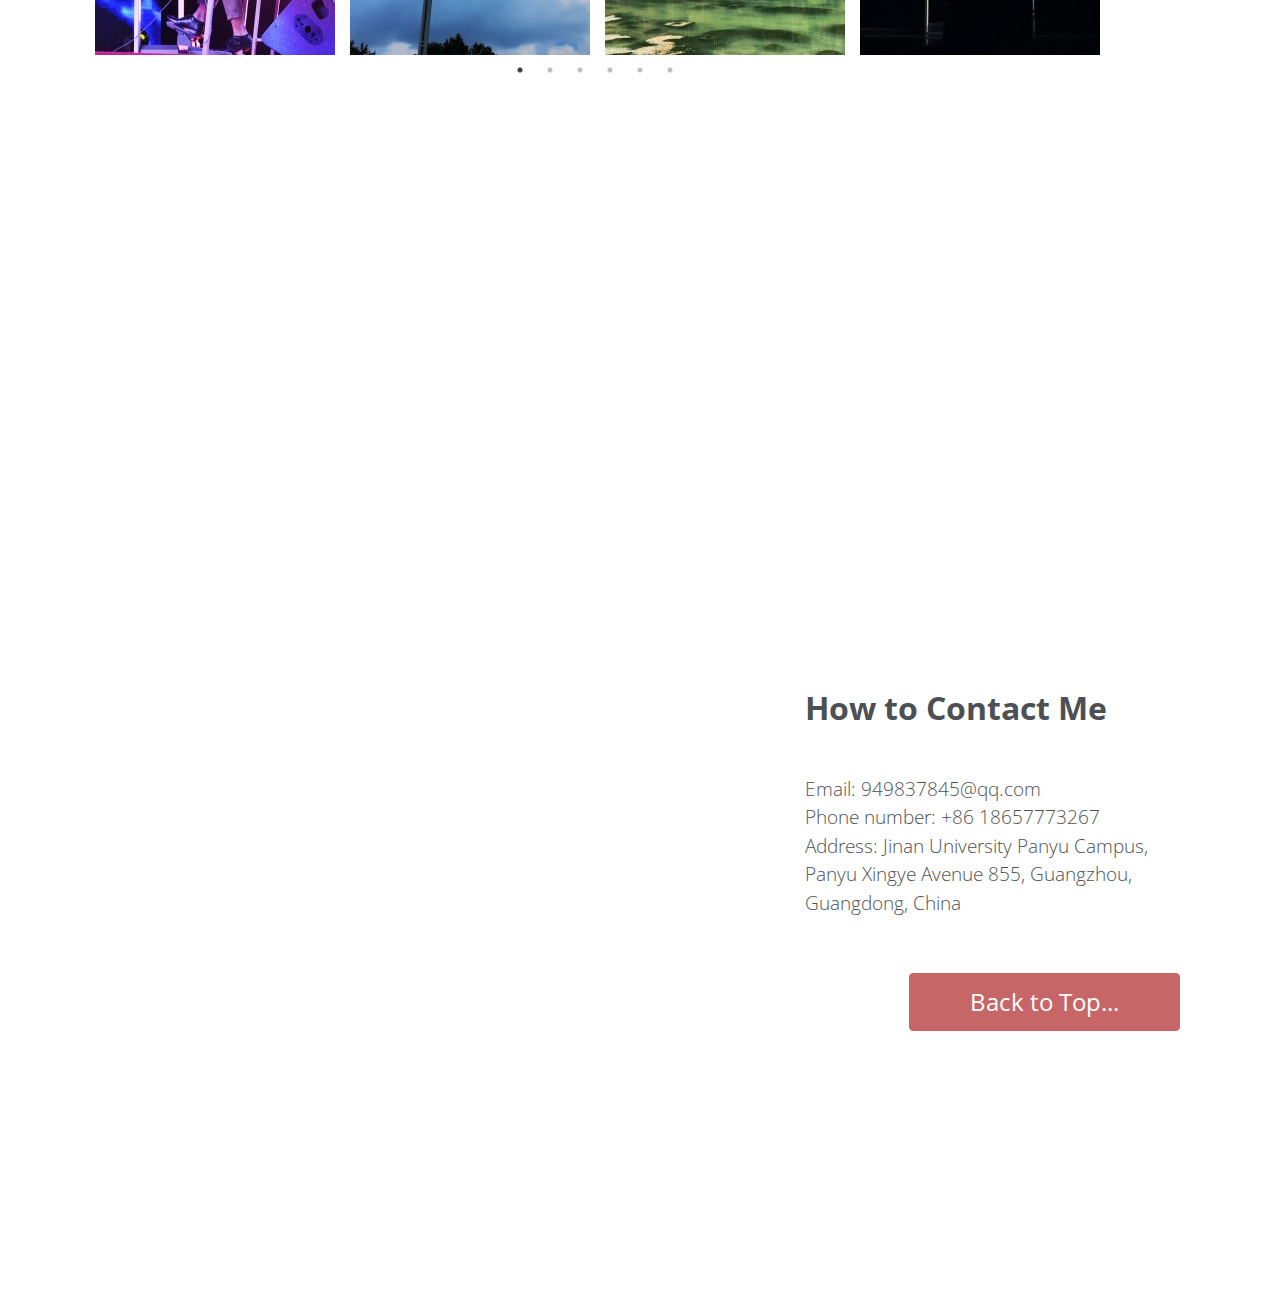
==== commit d7d72938: "third change" ====
--- a/index.html
+++ b/index.html
@@ -4,19 +4,31 @@
   <meta charset="utf-8">
   <meta http-equiv="X-UA-Compatible" content="IE=edge">
   <meta name="viewport" content="width=device-width, initial-scale=1">
+  
+  <!--icon and name-->
 
   <title>Donald Hwang</title>
-
-  <link rel="stylesheet" href="https://fonts.googleapis.com/css?family=Open+Sans:300,400">  <!-- Google web font "Open Sans" -->
-  <link rel="stylesheet" href="font-awesome-4.5.0/css/font-awesome.min.css">                <!-- Font Awesome -->
+  
+  <link rel="icon" href="img/web_icon.ico"/>
+      
+  <!--font-->
+  <link rel="stylesheet" href="https://fonts.googleapis.com/css?family=Open+Sans:300,400">  
+  <link rel="stylesheet" href="font-awesome-4.5.0/css/font-awesome.min.css">    
+  
+  <!--bootstrap-->
   <link rel="stylesheet" href="css/bootstrap.min.css">
-  <link rel="stylesheet" type="text/css" href="slick/slick.css"/>
-  <link rel="stylesheet" type="text/css" href="slick/slick-theme.css"/>
-  <link rel="stylesheet" href="css/tooplate-style.css"><!-- tooplate style -->
-  <!-- Magnific Popup core CSS file -->
+  
+  <!--slick-->
+  <link rel="stylesheet" href="slick/slick.css"/>
+  <link rel="stylesheet" href="slick/slick-theme.css"/>
+  
+  <!--magnific-popup css-->
   <link rel="stylesheet" href="css/magnific-popup.css">
-
-
+  
+  <!--donald-style css-->
+  <link rel="stylesheet" href="css/donald-style.css">
+	
+	
   <!-- HTML5 shim and Respond.js for IE8 support of HTML5 elements and media queries -->
   <!-- WARNING: Respond.js doesn't work if you view the page via file:// -->
         <!--[if lt IE 9]>
@@ -26,14 +38,14 @@
       </head>
 
       <body>
-        <div class="parallax-window" data-parallax="scroll" data-image-src="img/picture1.jpg">
-          <section class="container tm-page-1-content">
+        <div id="section-1" class="parallax-window" data-parallax="scroll" data-image-src="img/bg-img-01.jpg">
+          <section class="container page-1-content ">
             <div class="row">
-              <div class="col-md-6 ml-auto tm-text-white">
+              <div class="col-md-6 ml-auto text-white">
                 <header><h1>Donald Hwang</h1></header>
-                <p>Majoring in computer science and technology at Jinan University, electronic music enthusiasts, fitness fanatics. In the future, hope to engage in the combination of machine learning and electronic dance music, without losing professionalism and fun. Will continue on the long road...</p>
+                <p class="first_para">Majoring in computer science and technology at Jinan University, electronic music enthusiasts, fitness fanatics. In the future, hope to engage in the combination of machine learning and electronic dance music, without losing professionalism and fun. Will continue on the long road...</p>
                 
-                  <a href="#tm-section-2" class="btn btn-danger">Explore...</a>
+                  <a href="#section-2" class="btn btn-danger">Explore...</a>
               </div>
             </div>
 
@@ -41,65 +53,55 @@
         </div>
 
 
-        <div id="tm-section-2" class="parallax-window" data-parallax="scroll" data-image-src="img/bg-img-02.jpg">
-          <section class="container tm-page-1-content tm-page-2">
+        <div id="section-2" class="parallax-window" data-parallax="scroll" data-image-src="img/bg-img-02.jpg">
+          <section class="container page-1-content page-2">
             <div class="row">
-              <article class="col-md-6 tm-article tm-bg-white-transparent">
+              <article class="col-md-6 bg-white-transparent">
                 <header><h2 >Specialties</h2></header>
                 <b>In the field of electronic music, good at producing Future Bounce genre and has 12 years of experience in e-organ playing. In the computer field, have a great interest in deep learning, master Java and Python, have some insights into web crawlers. </b>
               </article>
 
-              <article class="col-md-6 tm-article tm-bg-white-transparent">
+              <article class="col-md-6 bg-white-transparent">
                 <header><h2>Hobbies</h2></header>
                 <b>Love to collect headphones, House dance music enthusiasts. Love fitness and like to run and swim in leisure time. Like all kinds of movies. Dare to try new things.</b>
                 
-                  <a href="#tm-section-3" class="btn btn-danger ml-auto mr-0 tm-btn-block">Details...</a>
+                  <a href="#section-3" class="btn btn-danger ml-auto mr-0">Details...</a>
               </article>
             </div>
           </section>
         </div>
-        <div id="tm-section-3" class="parallax-window" data-parallax="scroll" data-image-src="img/bg-img-03.jpg">
-          <section class="container tm-page-1-content">
-            <div class="row1">
-              <div class="col-xl-6 col-md-8 ml-auto">
-                <article class="tm-bg-white-transparent-page3">
-                  <header><h5 class="tm-bg-white">Individual HTML5 Web Template</h5></header>
-                  <p class="tm-bg-white2">Do you like this template? Please tell your friends about Tooplate website. Thank you. Praesent scelerisque erat placerat tempus laoreet. Vivamus pellentesque tempor congue. Vestibulum ac diam dui. Vivamus a fringilla velit. Proin mauris enim.</p>
-                    <a href="#tm-section-4" class="btn btn-danger tm-btn-right">Read More</a>
-                </article>
-              </div>
-            </div>
-          </section>
-        </div>
-        <div id="tm-section-4" class="parallax-window" data-parallax="scroll" data-image-src="img/bg-img-04.jpg">
-
-          <div class="row tm-page-4-content">
-            <article  class="col-xs-6 col-md-4 tm-bg-white-transparent">
+        
+		  
+        <div id="section-3" class="parallax-window" data-parallax="scroll" data-image-src="img/bg-img-03.jpg">
+          <div class="row page-3-content">
+            <article  class="col-xs-6 col-md-4 bg-white-transparent">
               <header><h3>Primary Stage</h3></header>
               <p>Studied in a primary school in my hometown. Loved calligraphy and playing the keyboard. Was a member of the Chinese Hard Pen Calligraphers Association and the top 100 in the Piano Kids PK competition.</p>
             </article>
-            <article class="col-xs-6 col-md-4 tm-bg-white-transparent">
+            <article class="col-xs-6 col-md-4 bg-white-transparent">
               <header><h3>Intermediate Stage</h3></header>
               <p>Went to the big city alone to attend high school. Developed the ability to be independent. Participated in the World Electronic Organ Competition and entered the finals. Now studying at Jinan University.</p>
             </article>
-            <article class="col-xs-6 col-md-4 tm-bg-white-transparent">
+            <article class="col-xs-6 col-md-4 bg-white-transparent">
               <header><h3>Further Stage</h3></header>
               <p>Preparing for the postgraduate exam, hoping to develop abroad in the future and achieve certain results in the computer field. And hope to release my own electronic music single one day.</p>
             </article>
           </div>
         </div>
-        <div class="parallax-window" data-parallax="scroll" data-image-src="img/bg-img-05.jpg">
+		  
+		  
+        <div class="parallax-window" data-parallax="scroll" data-image-src="img/bg-img-04.jpg">
           <div class="container">
             <div class="row">
-              <div class="tm-img-container">
-                <div class="tm-img-slider">
+              <div class="img-container">
+                <div class="img-slider">
  
-                    <a class="image-link" href="img/electone1.jpg"><img src="img/electone1_min.jpg" alt="Image" class="tm-slider-img"></a>
-                    <a class="image-link" href="img/yunnan.jpg"><img src="img/yunnan_min.jpg" alt="Image" class="tm-slider-img"></a>
-                    <a class="image-link" href="img/guilin.jpg"><img src="img/guilin_min.jpg" alt="Image" class="tm-slider-img"></a>  
-                    <a class="image-link" href="img/electone2.jpg"><img src="img/electone2_min.jpg" alt="Image" class="tm-slider-img"></a>
-                    <a class="image-link" href="img/myself.jpg"><img src="img/myself_min.jpg" alt="Image" class="tm-slider-img"></a>
-                    <a class="image-link" href="img/lake.jpg"><img src="img/lake_min.jpg" alt="Image" class="tm-slider-img"></a>
+                    <a class="image-link" href="img/electone1.jpg"><img src="img/electone1_min.jpg" alt="Image" class="slider-img"></a>
+                    <a class="image-link" href="img/yunnan.jpg"><img src="img/yunnan_min.jpg" alt="Image" class="slider-img"></a>
+                    <a class="image-link" href="img/guilin.jpg"><img src="img/guilin_min.jpg" alt="Image" class="slider-img"></a>  
+                    <a class="image-link" href="img/electone2.jpg"><img src="img/electone2_min.jpg" alt="Image" class="slider-img"></a>
+                    <a class="image-link" href="img/myself.jpg"><img src="img/myself_min.jpg" alt="Image" class="slider-img"></a>
+                    <a class="image-link" href="img/lake.jpg"><img src="img/lake_min.jpg" alt="Image" class="slider-img"></a>
                       
                 </div>
               </div>
@@ -107,56 +109,24 @@
           </div>
         </div>
 
-
-        <div class="parallax-window tm-position-relative tm-form-section" data-parallax="scroll" data-image-src="img/bg-img-06.jpg">
-          <div class="container ">
-            <div class="row1 ">
-              <div class="col-xs-12">
-                <header><h5>Contact Me</h5></header>
+		  
+		<div class="parallax-window" data-parallax="scroll" data-image-src="img/bg-img-05.jpg">
+          <section class="container">
+            <div class="row">
+              <div class="col-xl-6 col-md-8 ml-auto">
+                <article class="bg-white-transparent-page5">
+                  <header><h4 class="bg-white">How to Contact Me</h4></header>
+                  <p class="bg-white">Email: 949837845@qq.com<br>Phone number: +86 18657773267<br>Address: Jinan University Panyu Campus,<br>Panyu Xingye Avenue 855, Guangzhou,<br>Guangdong, China</p>
+                    <a href="#section-1" class="btn btn-danger btn-right">Back to Top...</a>
+                </article>
               </div>
             </div>
-            <div class="row tm-page-5-content">
-              <div class="col-lg-4 col-md-6 col-xs-12">
-                <div class="contact_message">                  
-                  <form action="#contact" method="post" class="contact-form">
-                    <div class="form-group">
-                      <input type="text" id="contact_name" name="contact_name" class="form-control" placeholder="Name"  required/>
-                    </div>
-                    <div class="form-group">
-                      <input type="email" id="contact_email" name="contact_email" class="form-control" placeholder="Email"  required/>
-                    </div>
-                    <div class="form-group">
-                      <textarea id="contact_message" name="contact_message" class="form-control" rows="9" placeholder="Message" required></textarea>
-                    </div>
-                    <button type="submit" class="btn btn-danger tm-btn-submit">Submit</button>
-                  </form>
-                </div>
-              </div>
-              <div class="col-lg-8 col-md-6 col-xs-12">
-                <div class="tm-address-box">
-                  <p>
-					Hope that in the future, I will continue to enrich my journey and create my own miracles.
-                  </p>
-                  <br>
-                  <address>
-                    <b>My Address</b><br>
-                    <br>
-                    Jinan University Panyu Campus,<br>
-                    Panyu Xingye Avenue 855, Guangzhou,<br>
-					Guangdong, China
-                  </address>
-                </div>
-              </div>
-            </div>
-
-           
-            </div>
-            
-          </div>
+          </section>
+        </div>
 
 
           <!-- load JS files -->
-          <script src="js/jquery-1.11.3.min.js"></script>        <!-- jQuery (https://jquery.com/download/) -->
+          <script src="js/jquery-1.11.3.min.js"></script>
           <script src="js/parallax.min.js"></script>
      
           <script type="text/javascript" src="slick/slick.min.js"></script> 
@@ -170,7 +140,7 @@
 
             function setCarousel() {
 
-              var slider = $('.tm-img-slider');
+              var slider = $('.img-slider');
 
               if (slider.hasClass('slick-initialized')) {
                 slider.slick('destroy');
@@ -198,7 +168,7 @@
              $(document).ready(function(){
 
               setCarousel();
-              $('.tm-img-slider').magnificPopup({
+              $('.img-slider').magnificPopup({
                 delegate: 'a', // child items selector, by clicking on it popup will open
                 type: 'image'
                 // other options
--- a/css/donald-style.css
+++ b/css/donald-style.css
@@ -0,0 +1,154 @@
+body {
+	font-family: 'Open Sans', Arial, sans-serif;
+	font-size: 19px;
+	font-weight: 300;
+	overflow-x: hidden;
+}
+
+
+a, button {
+	transition: all 0.3s ease;
+	color: #FFFFFF;
+}
+
+
+h1 {
+	font-size: 4rem;
+	text-shadow: 2px 2px 8px #000000;
+	padding-bottom: 20px;
+}
+
+
+h2 {
+	padding-bottom: 20px;
+	font-weight: bold;
+}
+
+
+h3 {
+	color: green;
+	padding-bottom: 10px;
+}
+
+
+h4 {	
+	font-size: 2rem;
+	font-weight: bold;
+}
+
+
+.parallax-window {
+	min-height: 100vh;
+	background: transparent;
+	display: flex;
+	align-items: center;
+}
+
+
+.text-white { color: #fff; }
+
+
+.first_para {
+	font-size: 22px;
+}
+
+
+.page-1-content { 
+	padding-top: 1vh;
+	align-items: center;
+}
+
+
+.page-2{
+	max-width: 800px;
+}
+
+
+.page-3-content { 
+	padding-top: 1vh;	
+}
+
+
+.bg-white {
+	padding: 20px;
+	background-color: white;
+	opacity: 0.8;
+	width: 100%;
+}
+
+
+.bg-white-transparent {
+	padding: 40px;
+	background-color: #ffffffc4;
+	max-width: 340px;
+	width: 100%;
+	margin: 20px;
+}
+
+
+.bg-white-transparent-page5 {
+	margin-left: 130px;
+	
+}
+
+
+.container {
+	float: right;
+	width: 100%;
+	padding-right: 15px;
+	padding-left: 15px;
+	margin-right: auto;
+	margin-left: auto;
+}
+
+
+.btn-right {
+	float:right;
+}
+
+
+.img-container {
+	width: 96%;
+	max-width: 1020px;
+}
+
+
+.slider-img {
+	padding-left: 10px;
+	padding-right: 10px;
+}
+
+
+.btn-danger {
+	font-size: 1.5rem;
+	margin-top: 20px;
+	padding-left: 60px;
+	padding-right: 60px;
+	padding-top: 10px;
+	padding-bottom: 10px;
+	background-color: #C66666;
+	border-color: #C66666;
+}
+
+
+.row {
+	display: -ms-flexbox;
+	display: flex;
+	-ms-flex-wrap: wrap;
+	flex-wrap: wrap;
+	margin-right: auto;
+	margin-left: auto;
+}
+
+
+@media screen and (max-width: 991px) {
+	.img-container {
+		max-width: 490px;
+		width: 90%;
+	}
+	.slider-img {
+		padding-left: 5px;
+		padding-right: 5px;
+	}
+}
+
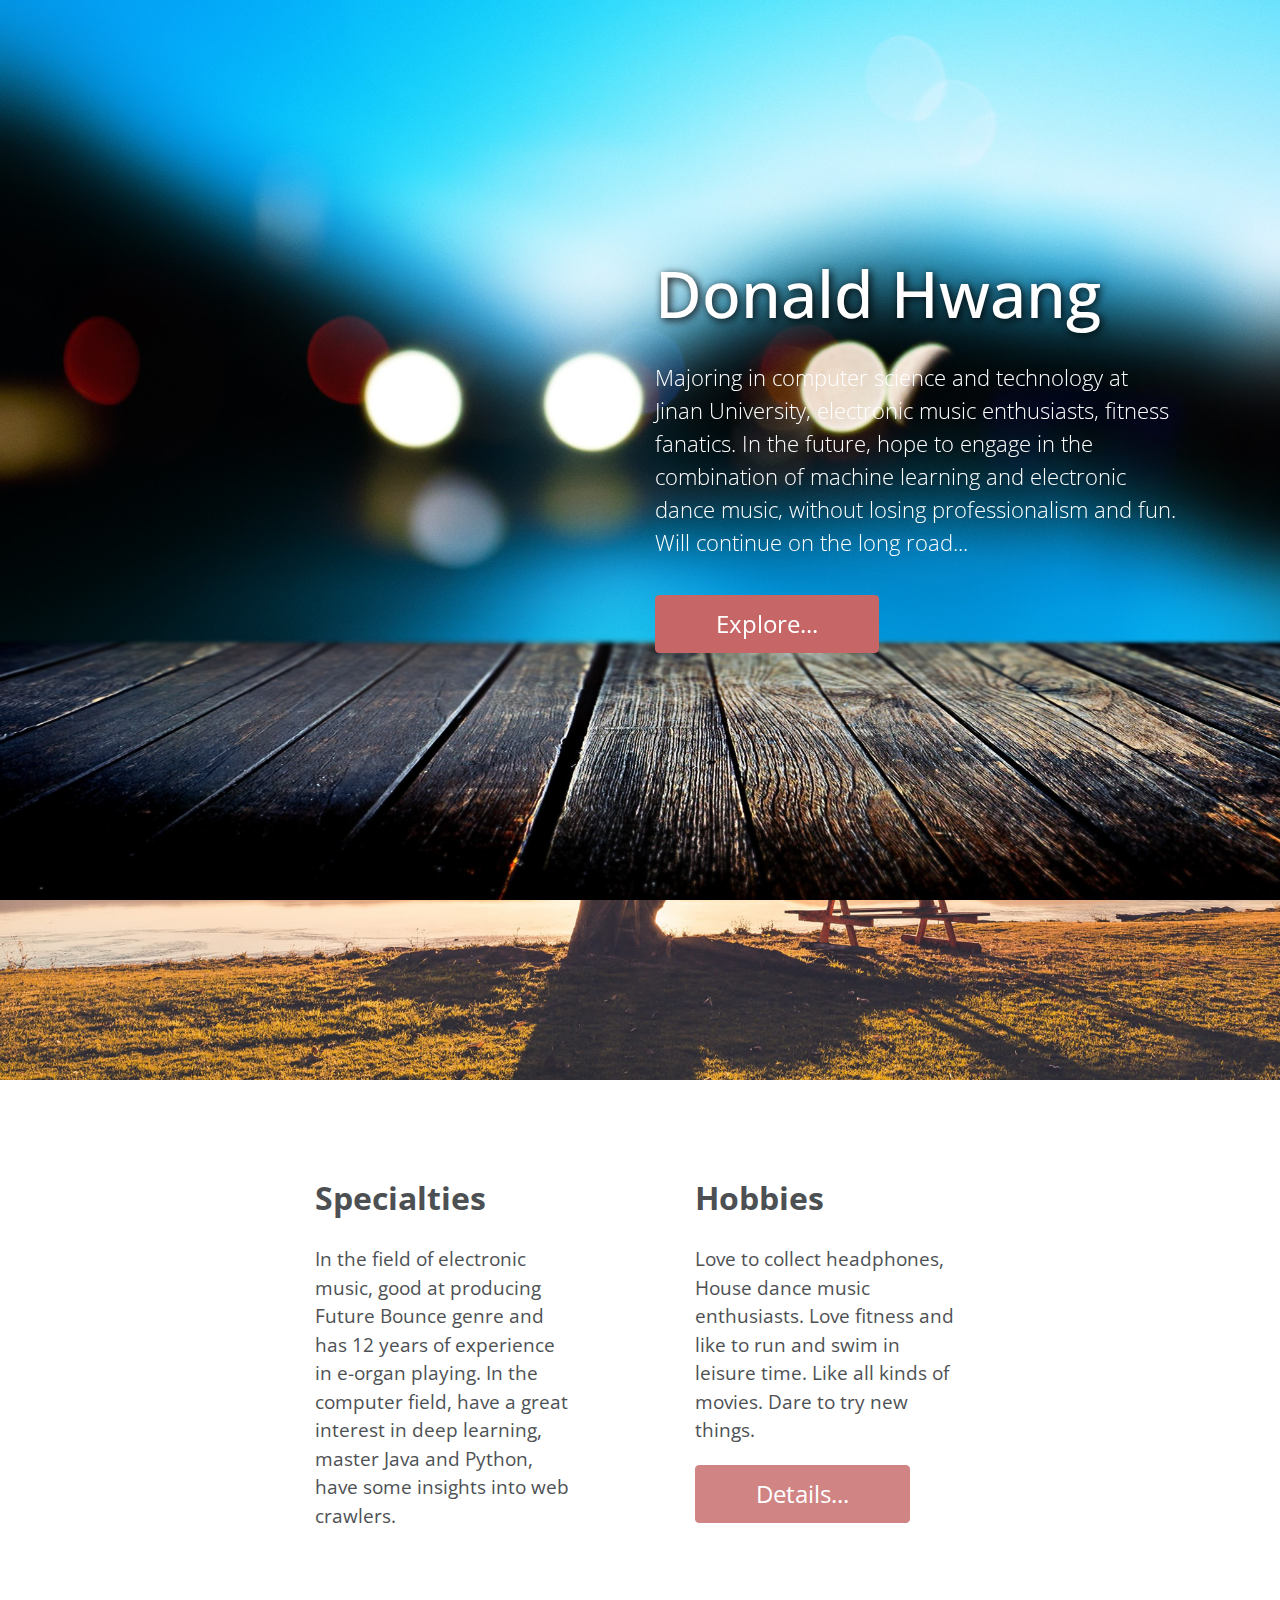
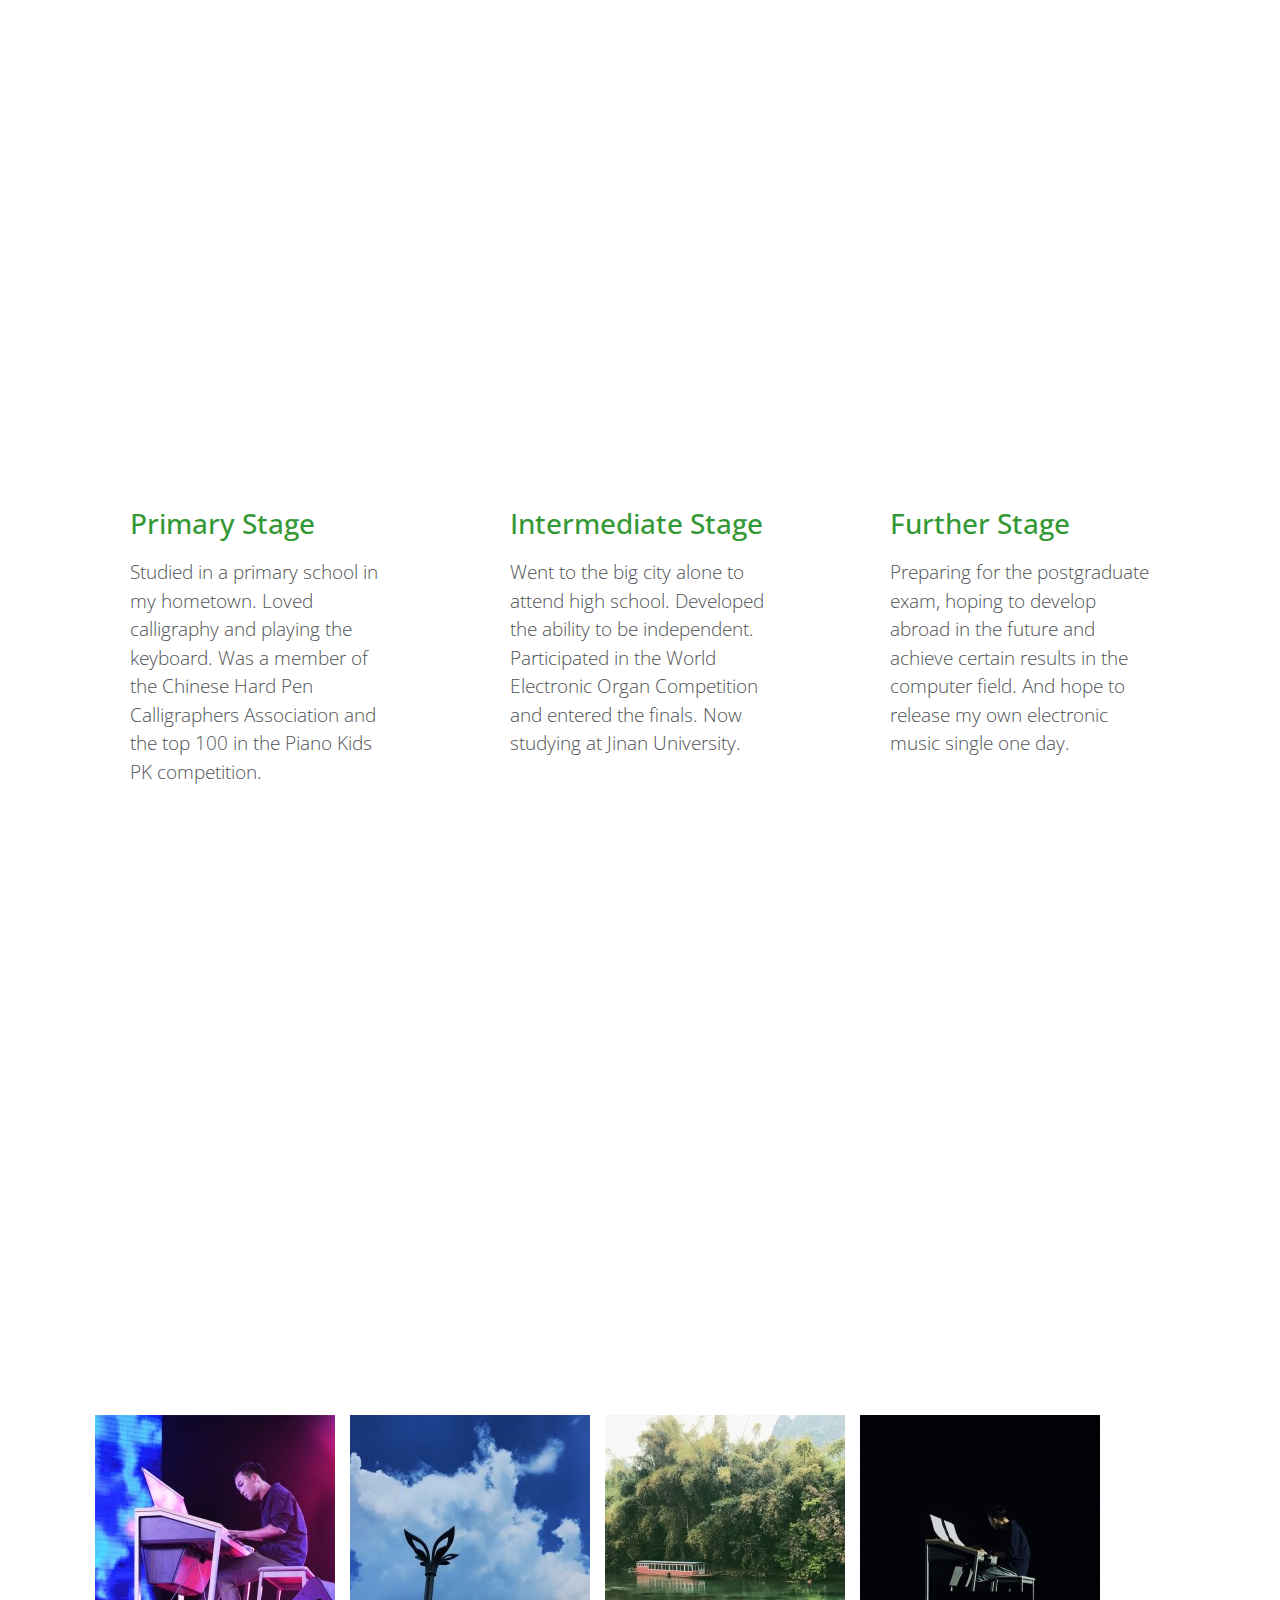
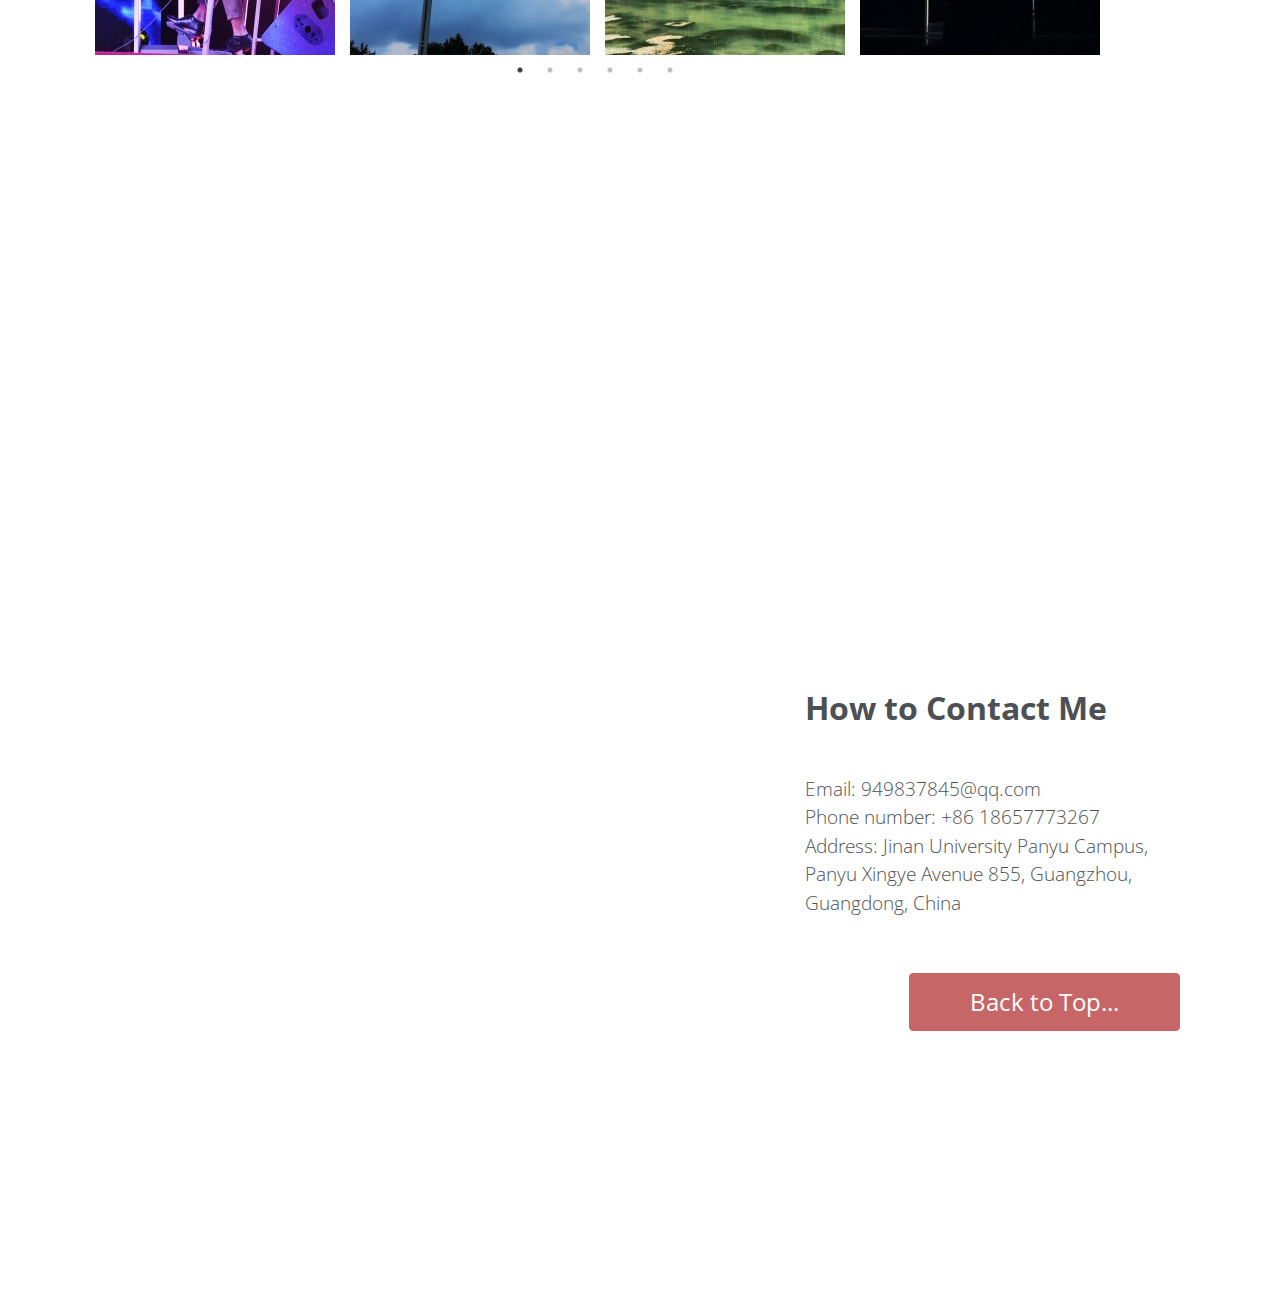
==== commit c9c17069: "opacity" ====
--- a/index.html
+++ b/index.html
@@ -57,7 +57,7 @@
           <section class="container page-1-content page-2">
             <div class="row">
               <article class="col-md-6 bg-white-transparent">
-                <header><h2 >Specialties</h2></header>
+                <header><h2>Specialties</h2></header>
                 <b>In the field of electronic music, good at producing Future Bounce genre and has 12 years of experience in e-organ playing. In the computer field, have a great interest in deep learning, master Java and Python, have some insights into web crawlers. </b>
               </article>
 
--- a/css/donald-style.css
+++ b/css/donald-style.css
@@ -74,15 +74,18 @@
 	background-color: white;
 	opacity: 0.8;
 	width: 100%;
+	filter:alpha(opacity=80);
 }
 
 
 .bg-white-transparent {
 	padding: 40px;
-	background-color: #ffffffc4;
+	background-color: white;
 	max-width: 340px;
 	width: 100%;
 	margin: 20px;
+	opacity: 0.8;
+	filter:alpha(opacity=80);
 }
 
 
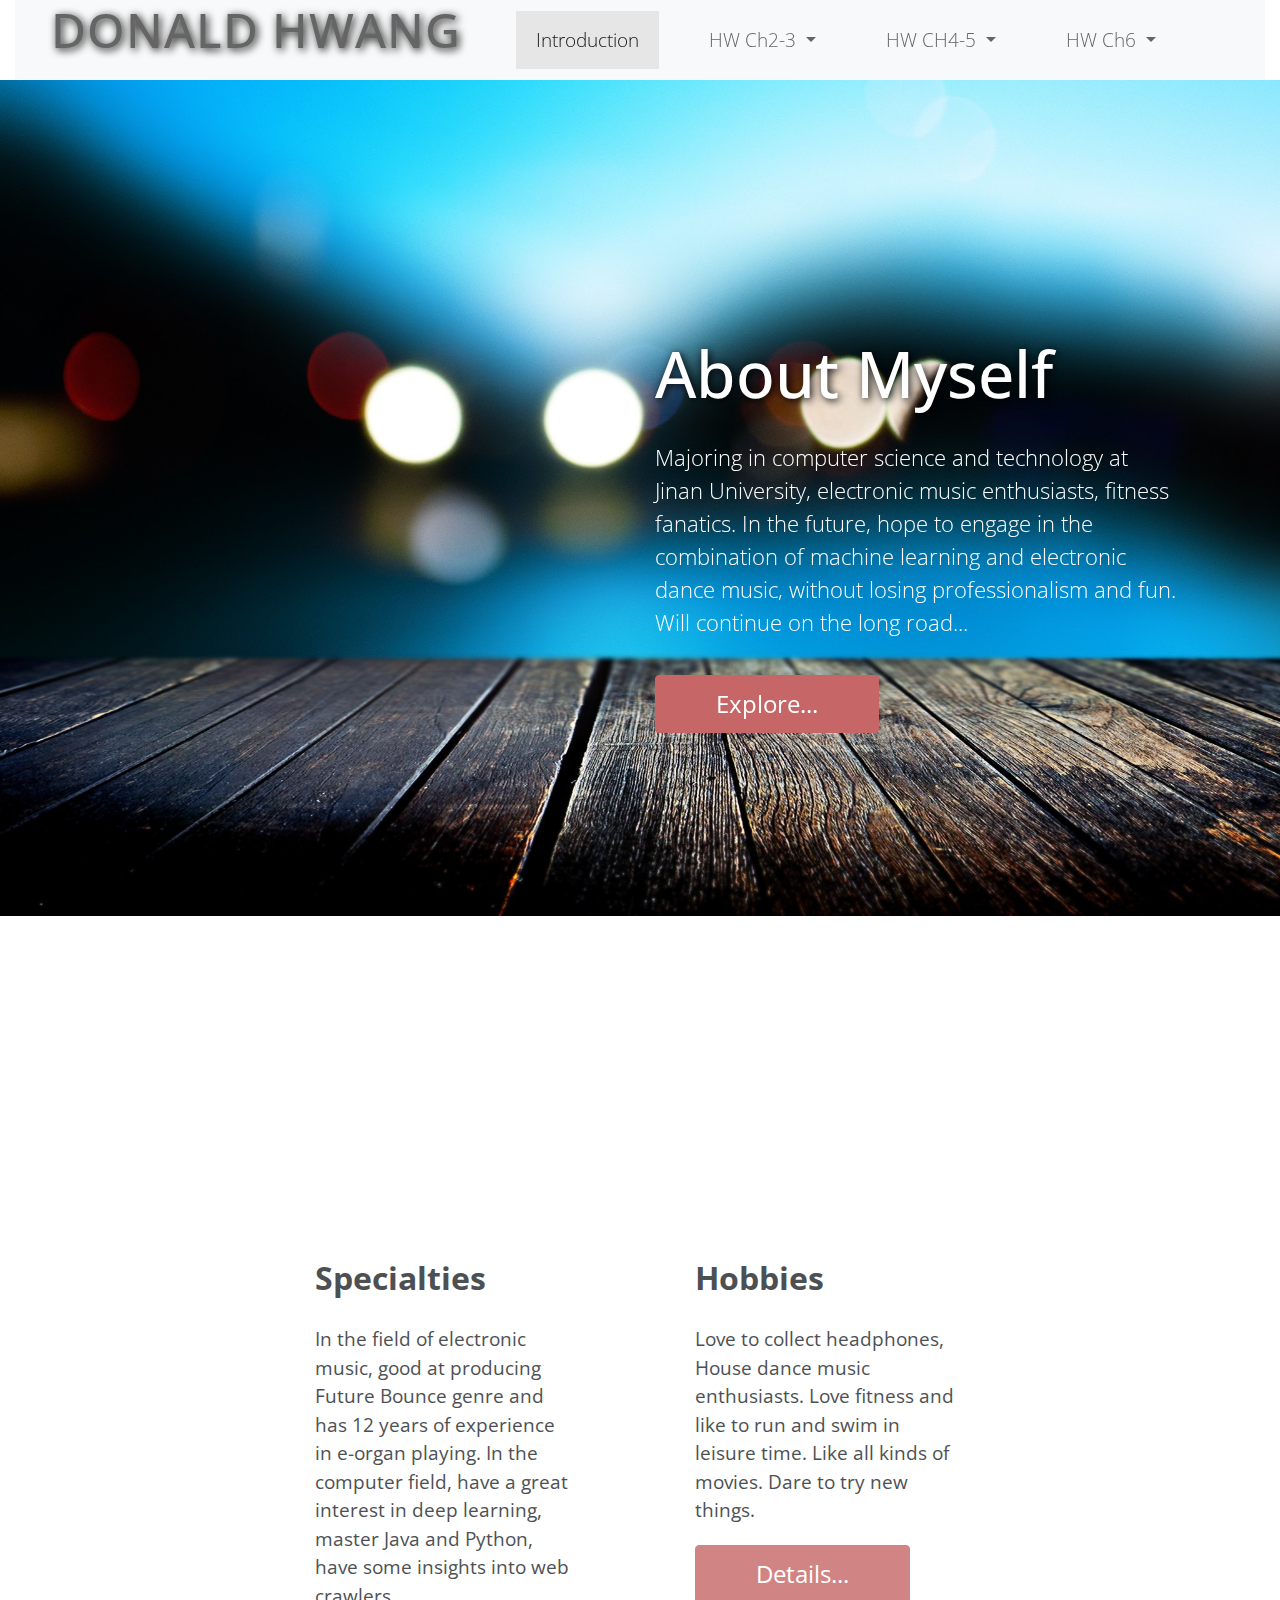
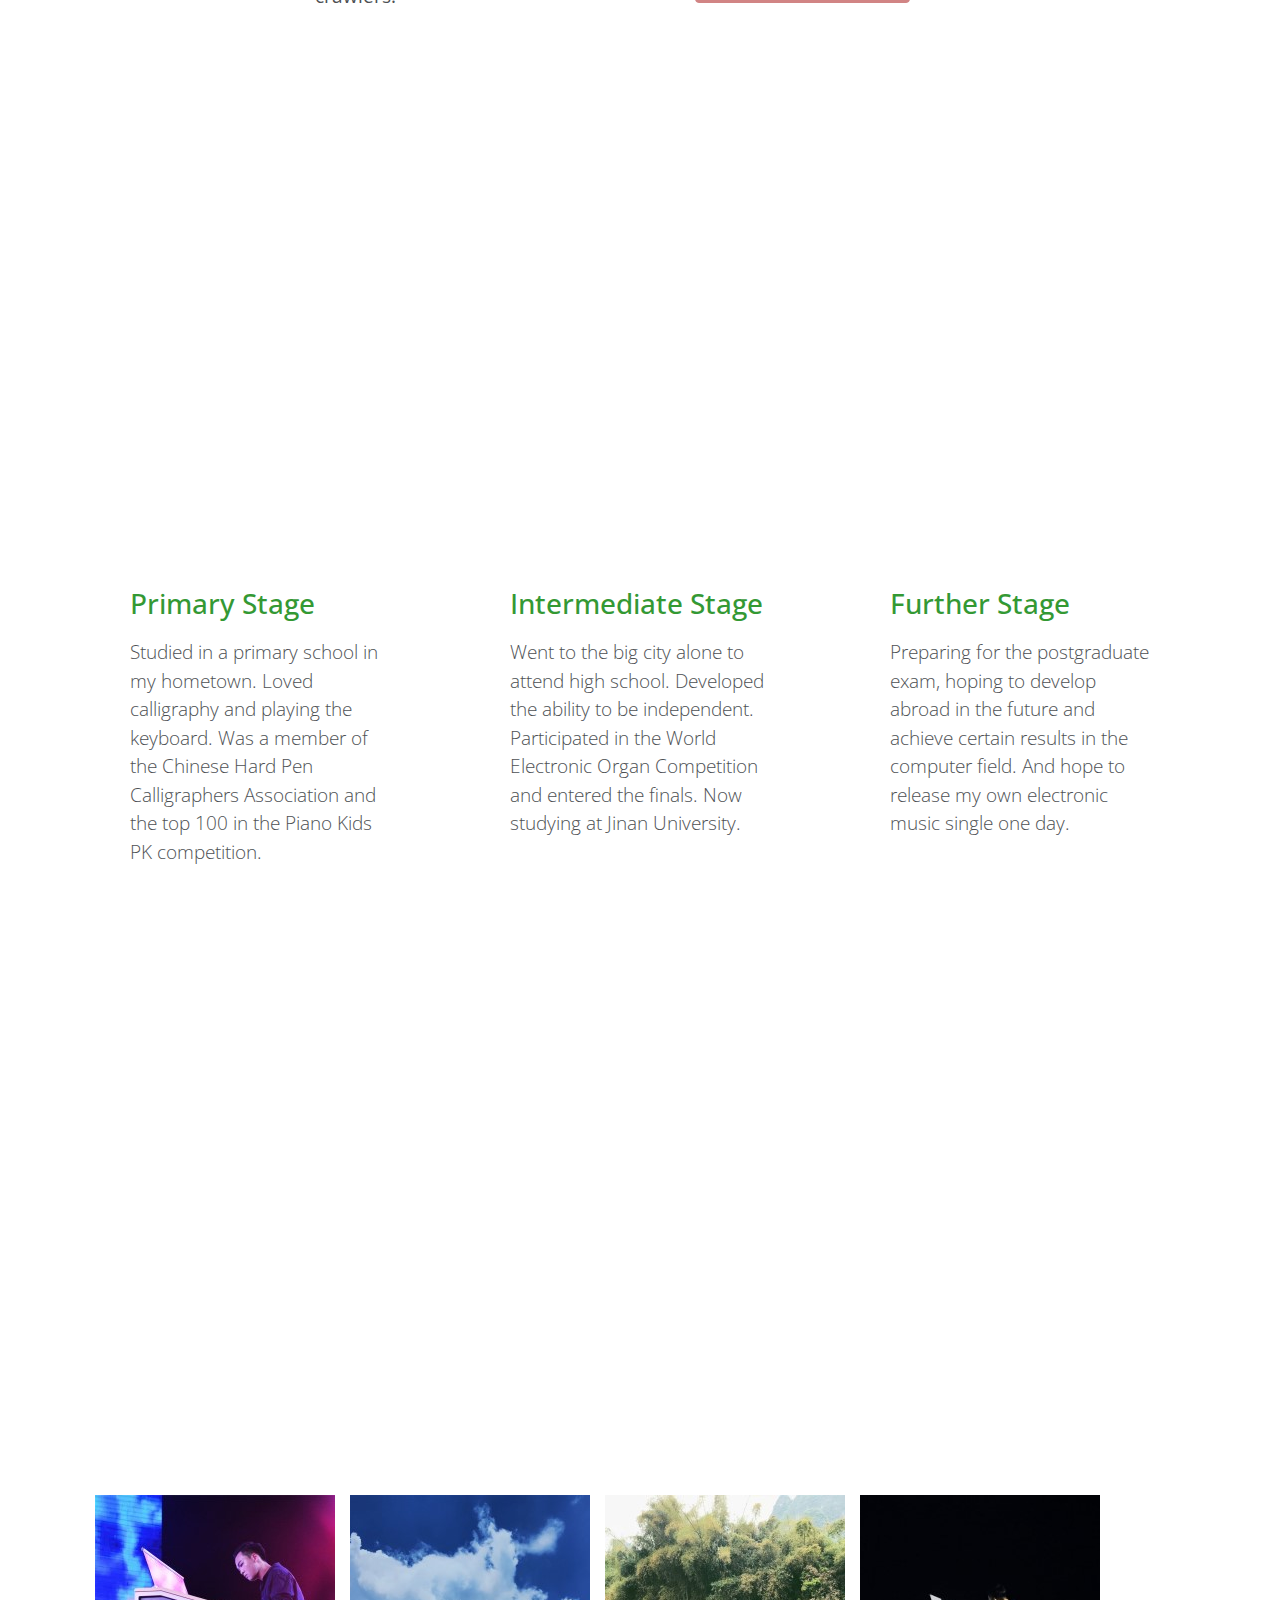
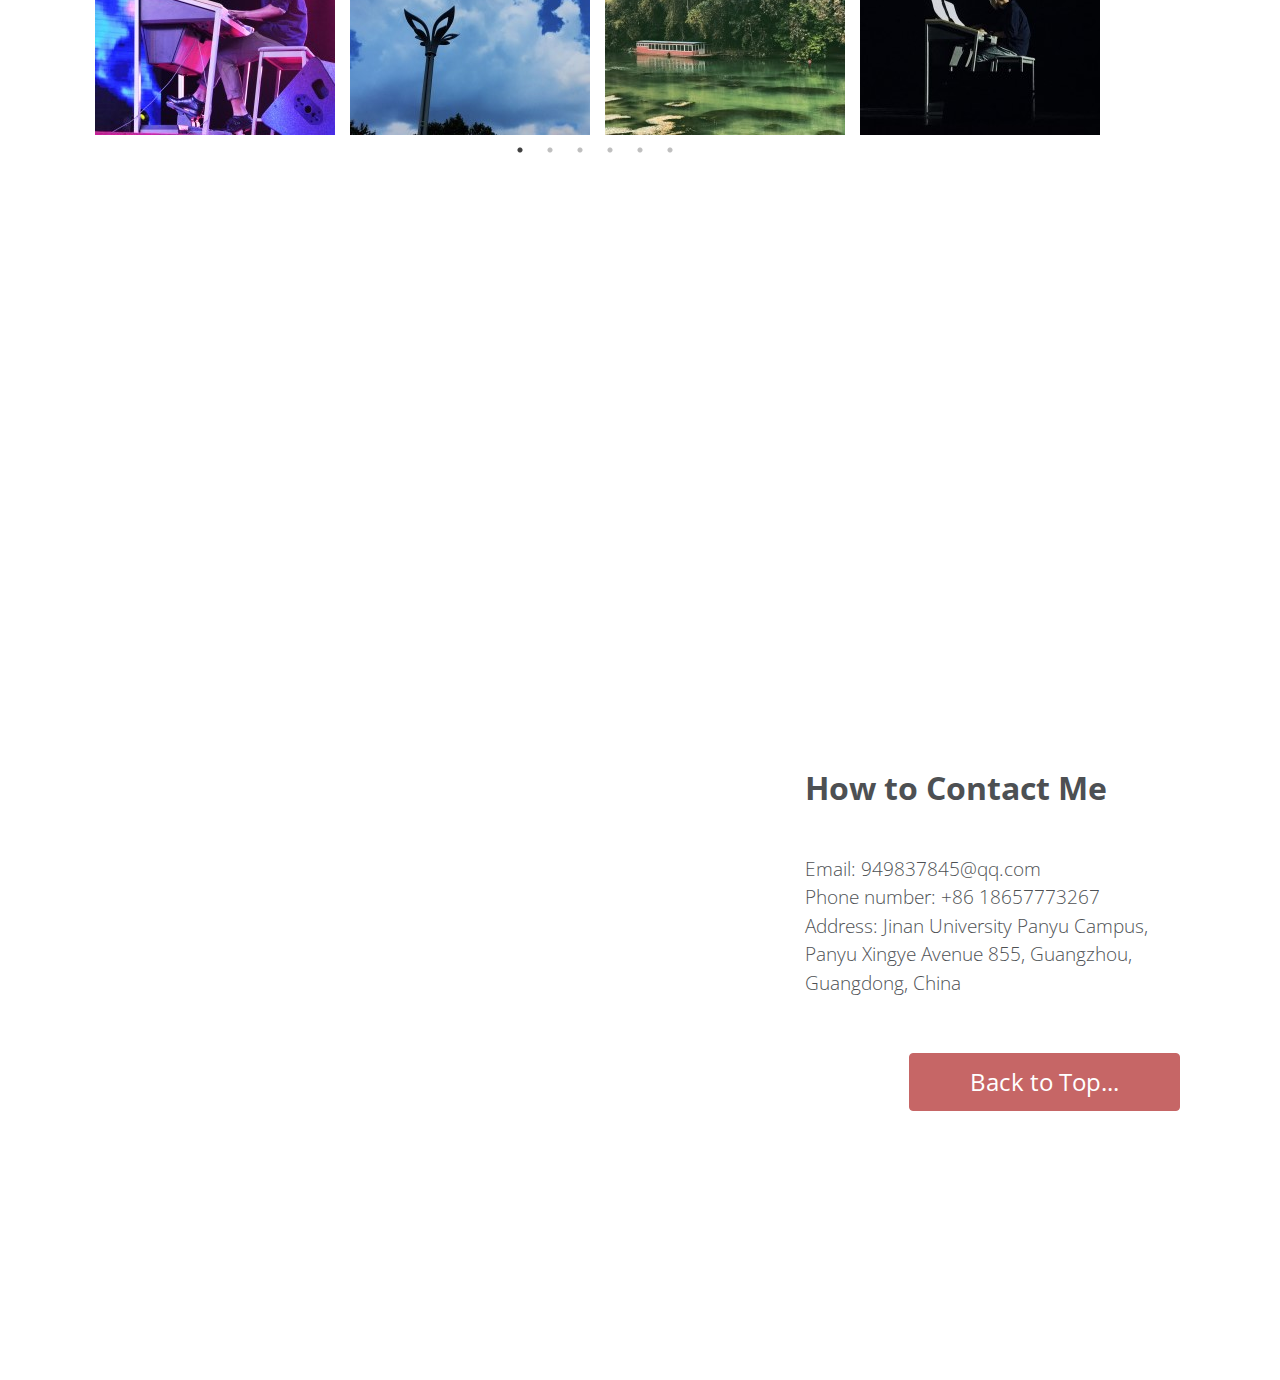
==== commit 240d7f8a: "add IAD homework" ====
--- a/index.html
+++ b/index.html
@@ -6,13 +6,11 @@
   <meta name="viewport" content="width=device-width, initial-scale=1">
   
   <!--icon and name-->
-
   <title>Donald Hwang</title>
-  
   <link rel="icon" href="img/web_icon.ico"/>
       
   <!--font-->
-  <link rel="stylesheet" href="https://fonts.googleapis.com/css?family=Open+Sans:300,400">  
+  <link rel="stylesheet" href="https://fonts.googleapis.com/css?family=Open+Sans:300,400,600">  
   <link rel="stylesheet" href="font-awesome-4.5.0/css/font-awesome.min.css">    
   
   <!--bootstrap-->
@@ -37,12 +35,69 @@
         <![endif]-->
       </head>
 
-      <body>
+<body>
+
+	<div class="" id="Navigation">
+		 <div class="row">
+                <div class="col-12">
+                    <nav class="navbar navbar-expand-xl navbar-light bg-light">
+                        <a class="navbar-brand" href="#">
+                            <i class="fas fa-3x fa-tachometer-alt tm-site-icon"></i>
+                            <h1 class="site-title mb-0">Donald Hwang</h1>
+                        </a>
+                        <button class="navbar-toggler ml-auto mr-0" type="button" data-toggle="collapse" data-target="#navbarSupportedContent" aria-controls="navbarSupportedContent">
+                            <span class="navbar-toggler-icon"></span>
+                        </button>
+
+                        <div class="collapse navbar-collapse" id="navbarSupportedContent">
+                            <ul class="navbar-nav mx-auto">
+                                <li class="nav-item">
+                                    <a class="nav-link active" href="#section-2">Introduction</a> 
+                                </li>
+                                <li class="nav-item dropdown">
+                                    <a class="nav-link dropdown-toggle" href="#" id="navbarDropdown1" role="button" data-toggle="dropdown" aria-haspopup="true" aria-expanded="false">
+                                        HW Ch2-3
+                                    </a>
+                                    <div class="dropdown-menu" aria-labelledby="navbarDropdown1">
+                                        <a class="dropdown-item" href="chapter02-project01.html">Project 1</a>
+                                        <a class="dropdown-item" href="chapter02-project02.html">Project 2</a>
+                                        <a class="dropdown-item" href="chapter02-project03.html">Project 3</a>
+                                    </div>
+                                </li>
+								
+                                <li class="nav-item dropdown">
+                                    <a class="nav-link dropdown-toggle" href="#" id="navbarDropdown2" role="button" data-toggle="dropdown"
+									aria-haspopip="true" aria-expanded="false">
+									   HW CH4-5
+									</a>
+									<div class="dropdown-menu" aria-labelledby="navbarDropdown2">
+										<a class="dropdown-item" href="chapter04-project01.html">CH4 Project 1</a>
+										<a class="dropdown-item" href="chapter05-project01.html">CH5 Project 1</a>
+										<a class="dropdown-item" href="chapter05-project02.html">CH5 Project 2</a>
+									</div>
+                                </li>
+
+                                <li class="nav-item dropdown">
+                                    <a class="nav-link dropdown-toggle" href="#" id="navbarDropdown3" role="button" data-toggle="dropdown" aria-haspopup="true" aria-expanded="false">
+                                        HW Ch6
+                                    </a>
+                                    <div class="dropdown-menu" aria-labelledby="navbarDropdown3">
+                                        <a class="dropdown-item" href="chapter06-project01.html">Project 1</a>
+                                    </div>
+                                </li>
+                            </ul>
+                        </div>
+                   </nav>
+            </div>
+		</div>
+	</div>
+
+	
         <div id="section-1" class="parallax-window" data-parallax="scroll" data-image-src="img/bg-img-01.jpg">
           <section class="container page-1-content ">
             <div class="row">
               <div class="col-md-6 ml-auto text-white">
-                <header><h1>Donald Hwang</h1></header>
+                <header><h1>About Myself</h1></header>
                 <p class="first_para">Majoring in computer science and technology at Jinan University, electronic music enthusiasts, fitness fanatics. In the future, hope to engage in the combination of machine learning and electronic dance music, without losing professionalism and fun. Will continue on the long road...</p>
                 
                   <a href="#section-2" class="btn btn-danger">Explore...</a>
@@ -135,6 +190,7 @@
           <!-- Magnific Popup core JS file -->
           <script src="js/jquery.magnific-popup.min.js"></script>
           
+		  <script src="js/bootstrap.min.js"></script>
 
           <script>
 
@@ -182,4 +238,4 @@
 
           </script>
         </body>
-        </html>+</html>--- a/css/donald-style.css
+++ b/css/donald-style.css
@@ -143,6 +143,47 @@
 	margin-left: auto;
 }
 
+.site-title {
+  display: inline-block;
+  text-transform: uppercase;
+  font-size: 3rem;
+  margin-left: 1rem;
+  color: #656565;
+  letter-spacing: 1px;
+}
+
+.nav-item {
+  margin-right: 30px;
+}
+
+.navbar-light .navbar-nav .nav-link,
+.dropdown-item {
+  padding: 15px 20px;
+}
+
+.navbar {
+  height: 80px;
+  padding-left: 20px;
+  padding-right: 20px;	
+}
+
+.navbar-brand {
+  display: flex;
+  align-items: center;
+}
+
+.navbar-light .navbar-nav .nav-link {
+  color: #656565;
+}
+
+.navbar-light .navbar-nav .active > .nav-link,
+.navbar-light .navbar-nav .nav-link.active,
+.navbar-light .navbar-nav .nav-link.show,
+.navbar-light .navbar-nav .show > .nav-link,
+.navbar-light .navbar-nav a:hover {
+  background-color: #e6e6e6;
+}
+
 
 @media screen and (max-width: 991px) {
 	.img-container {
